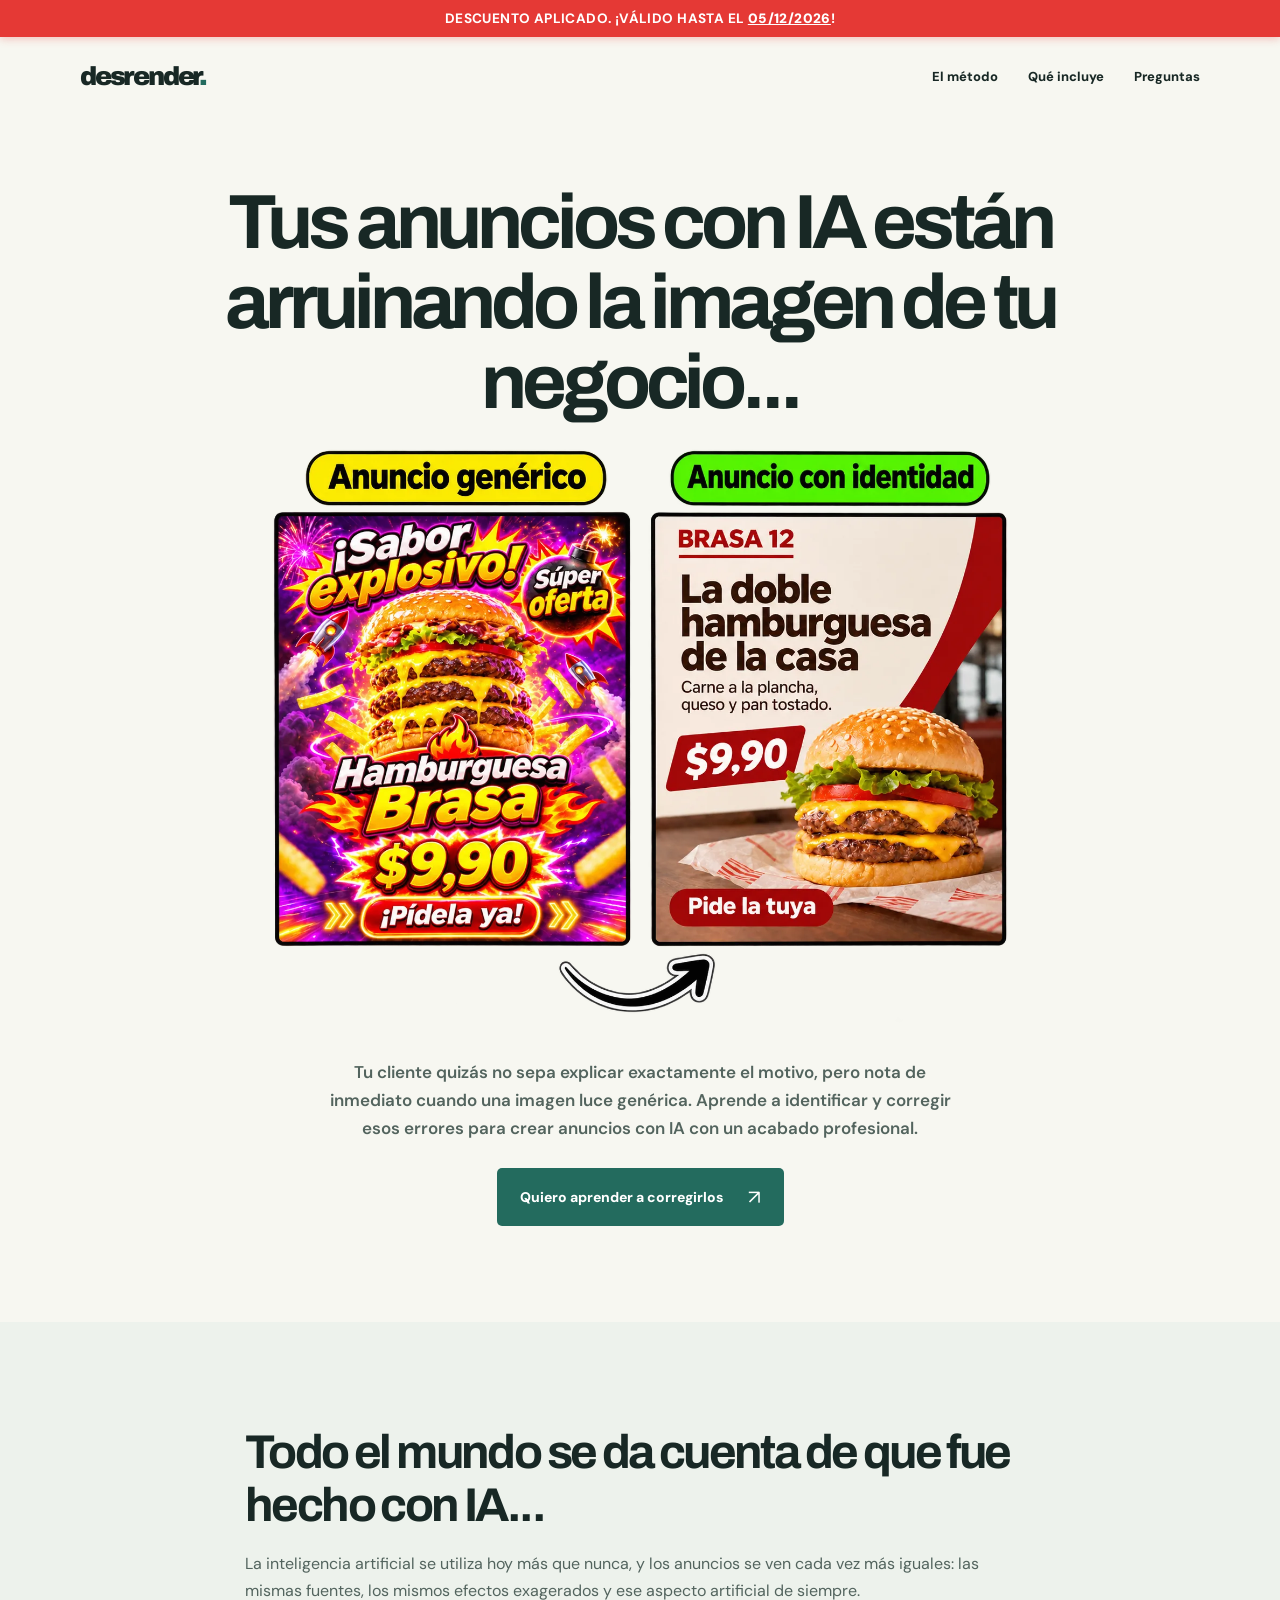
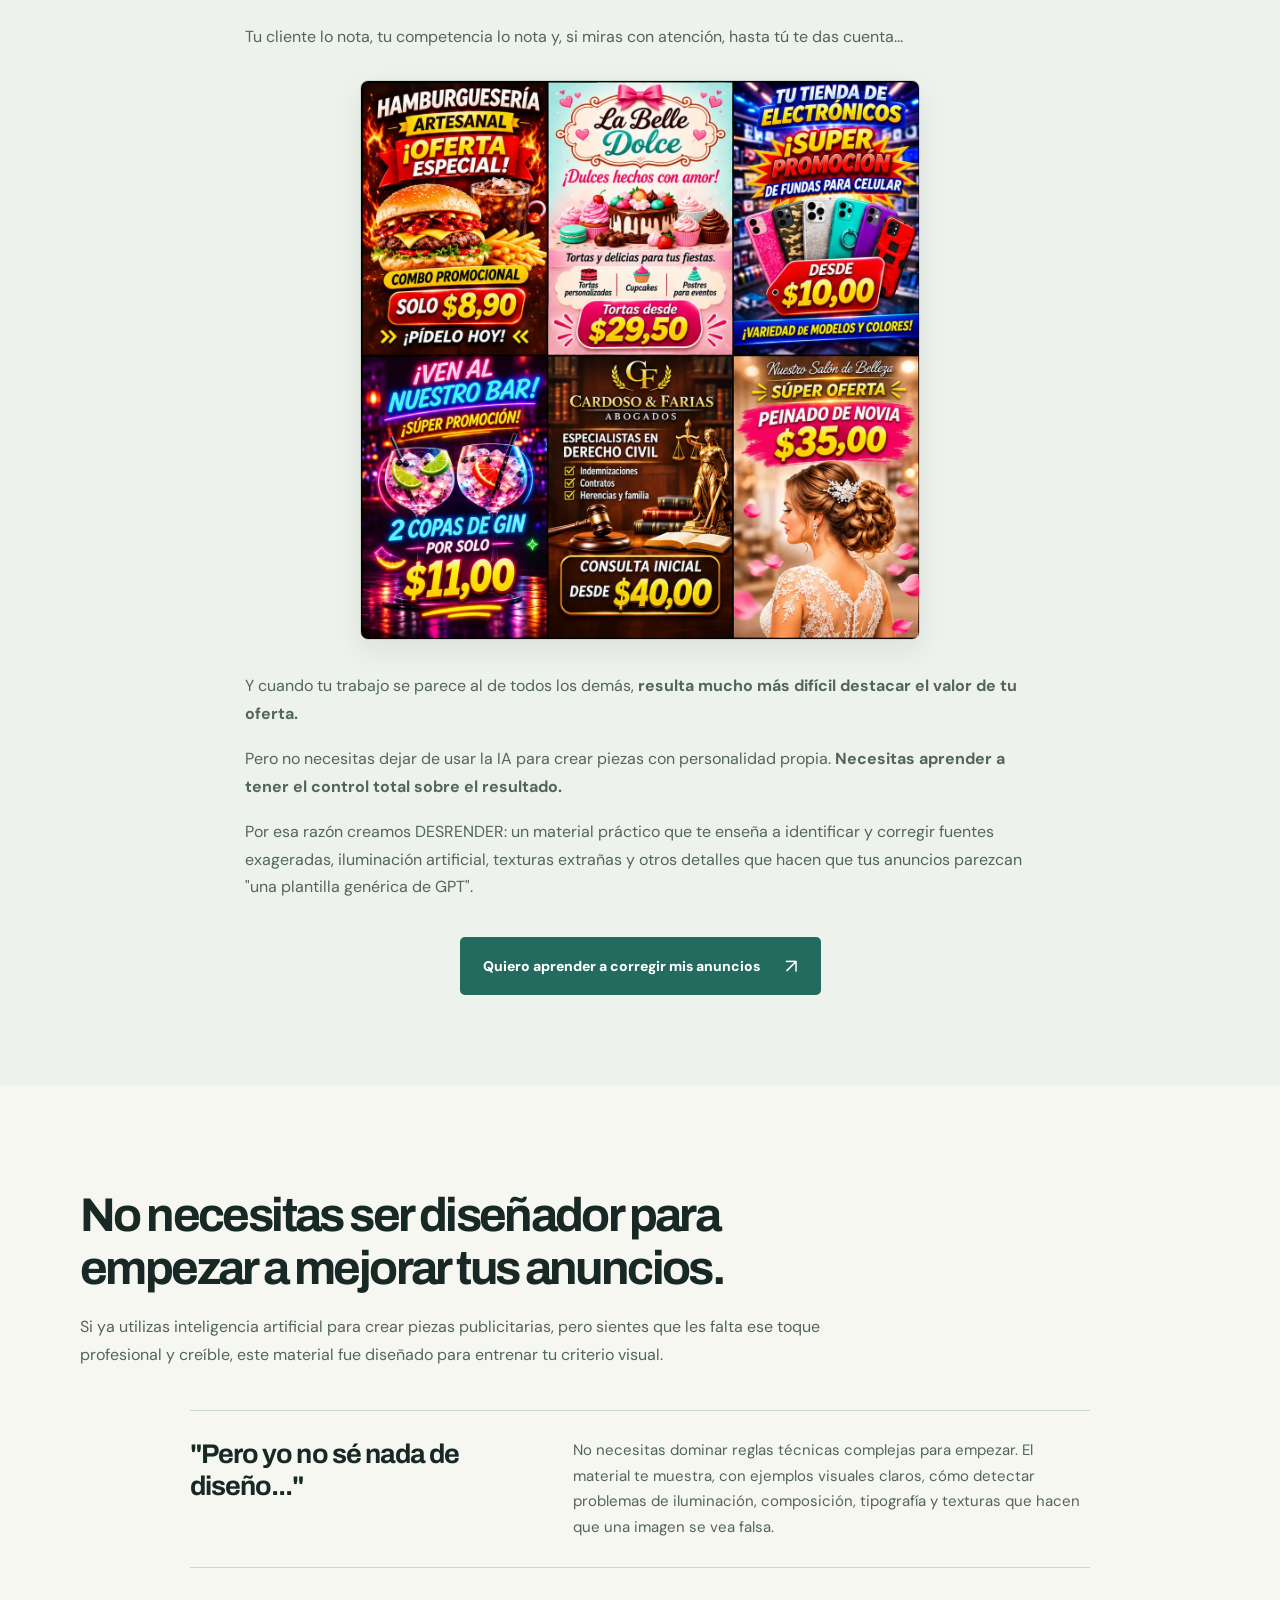
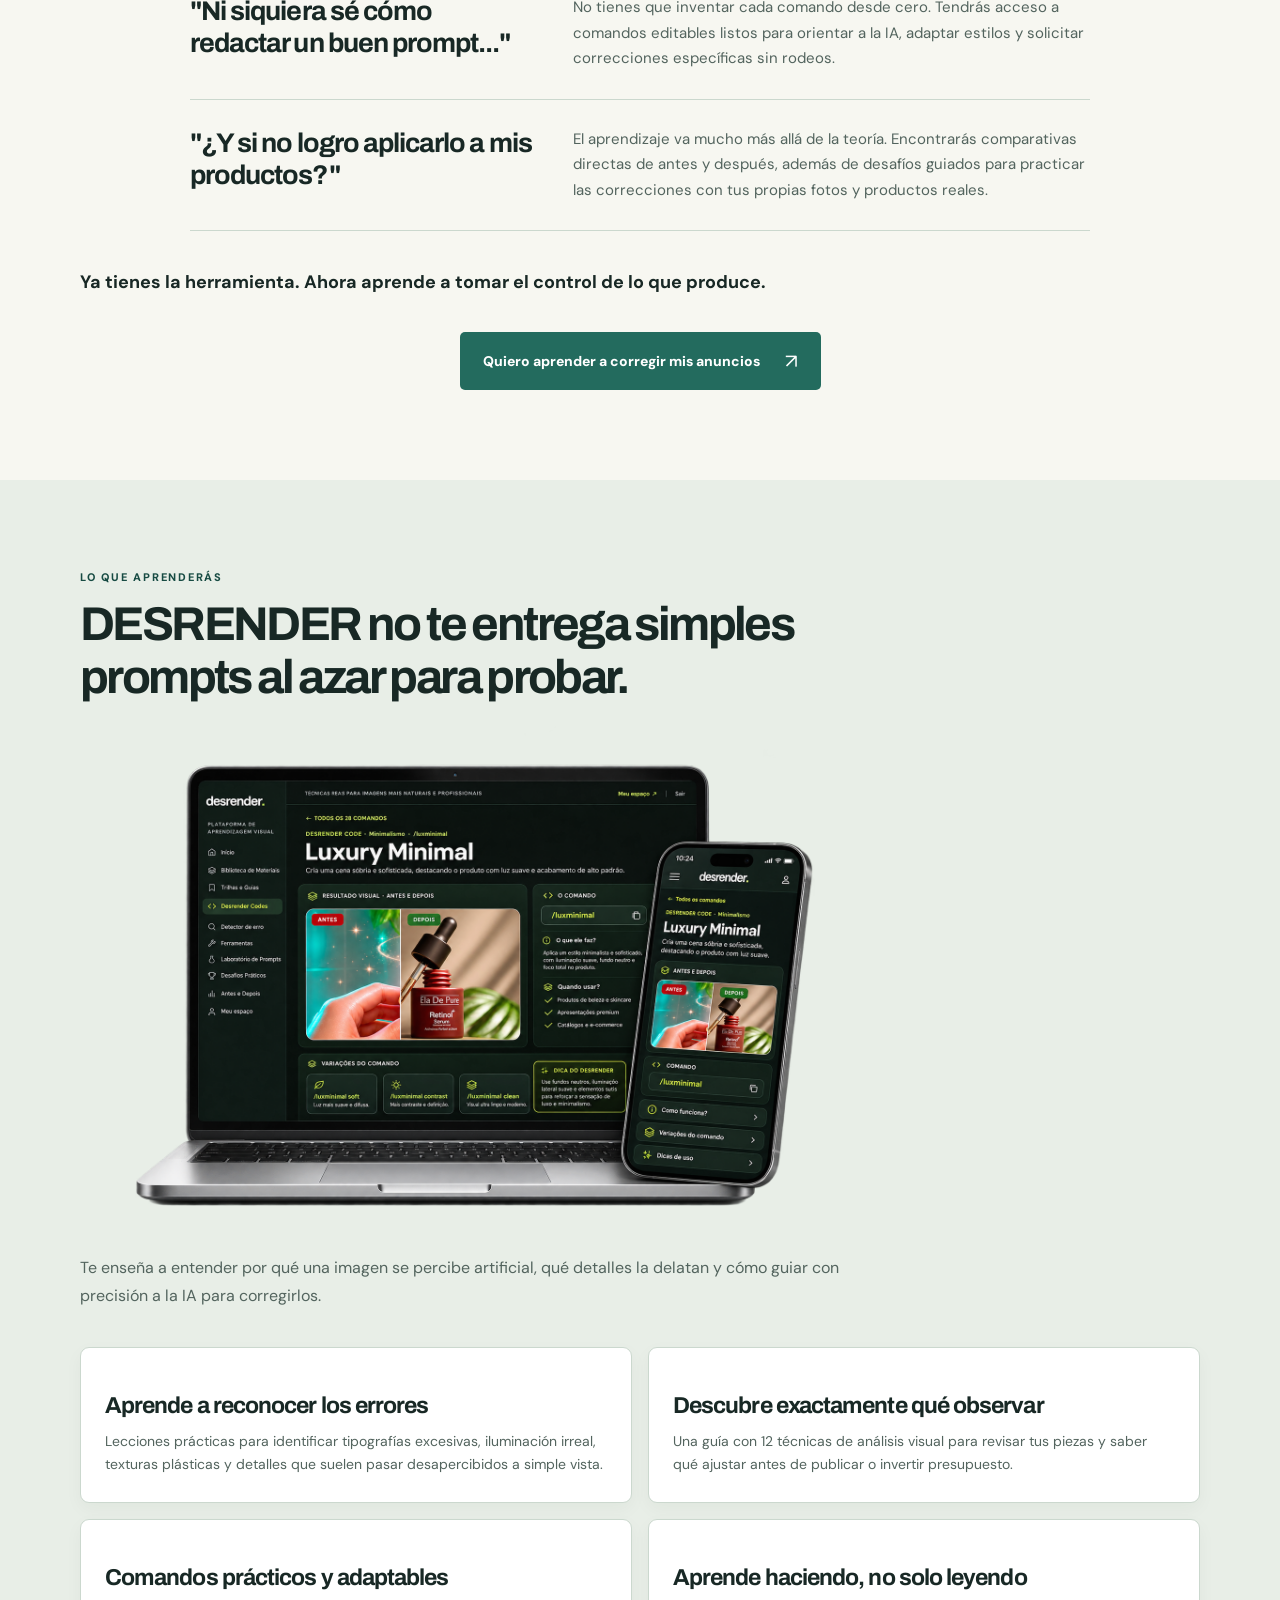
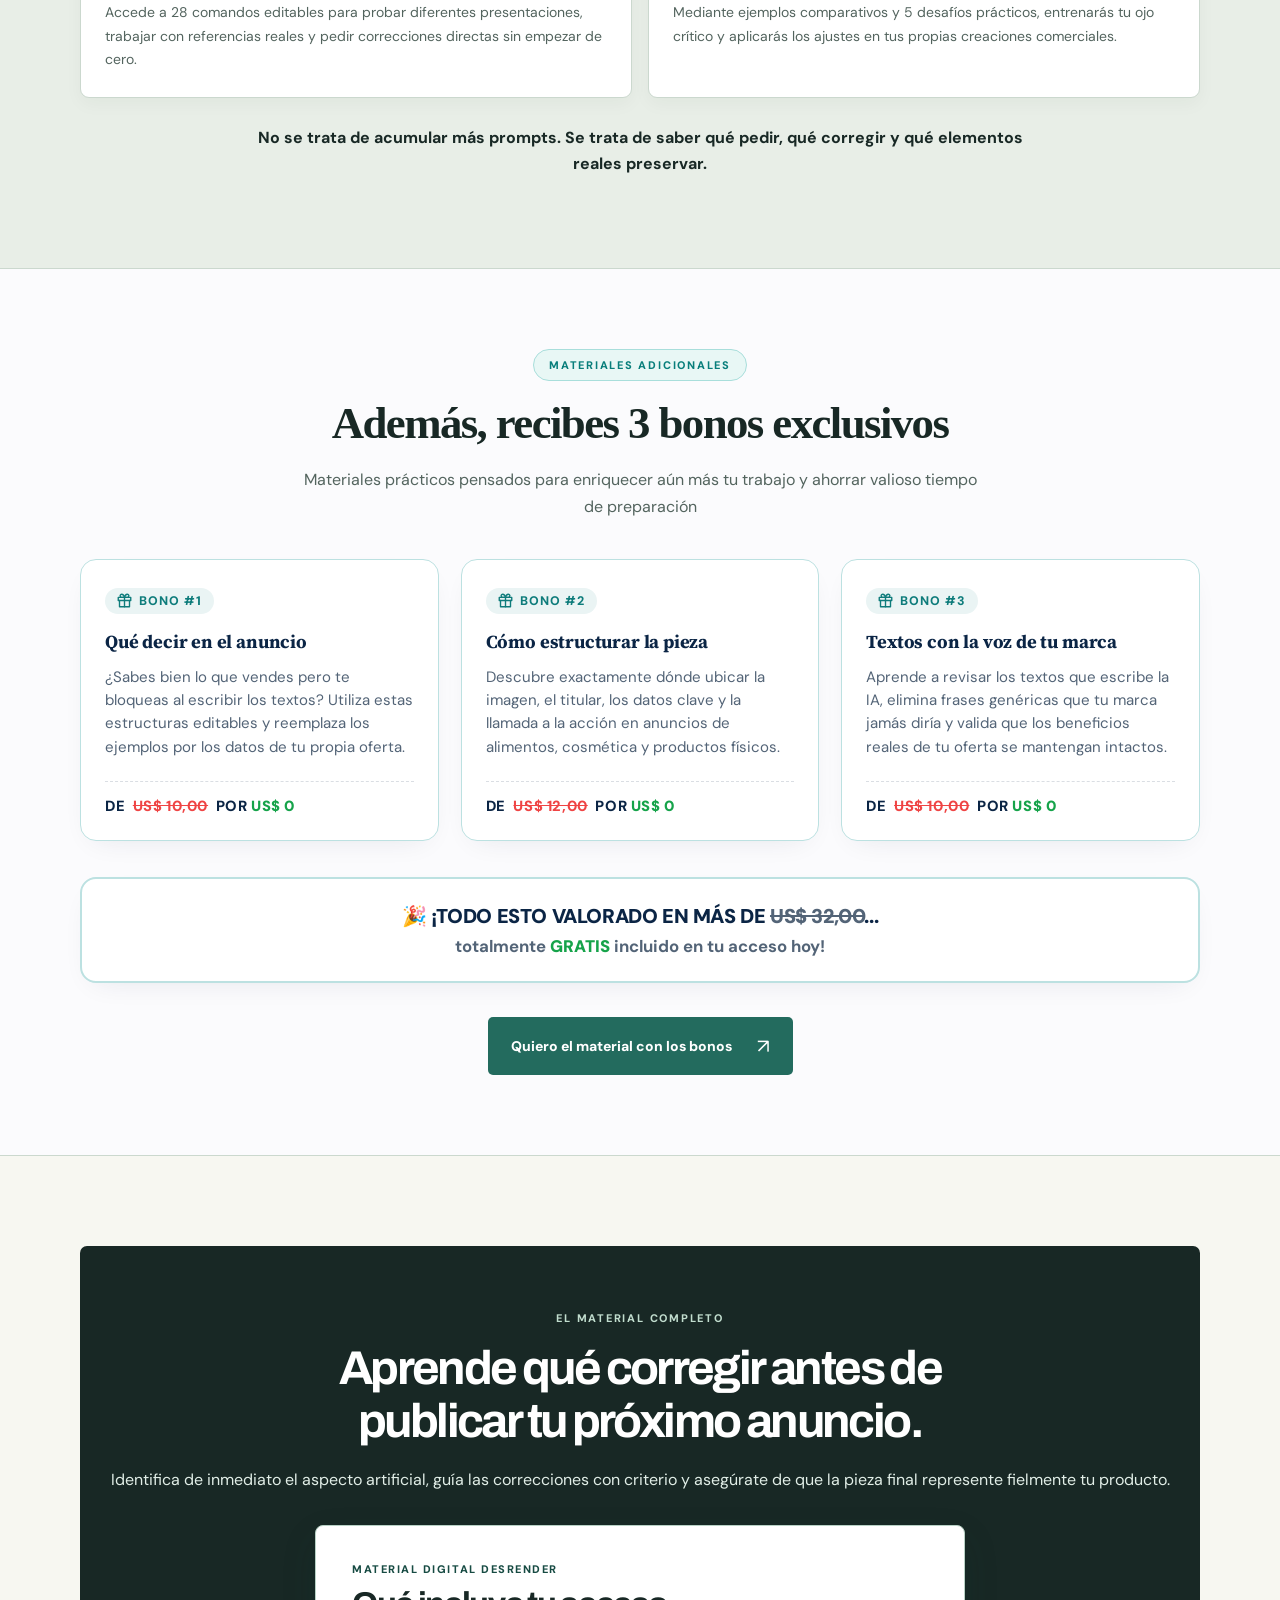
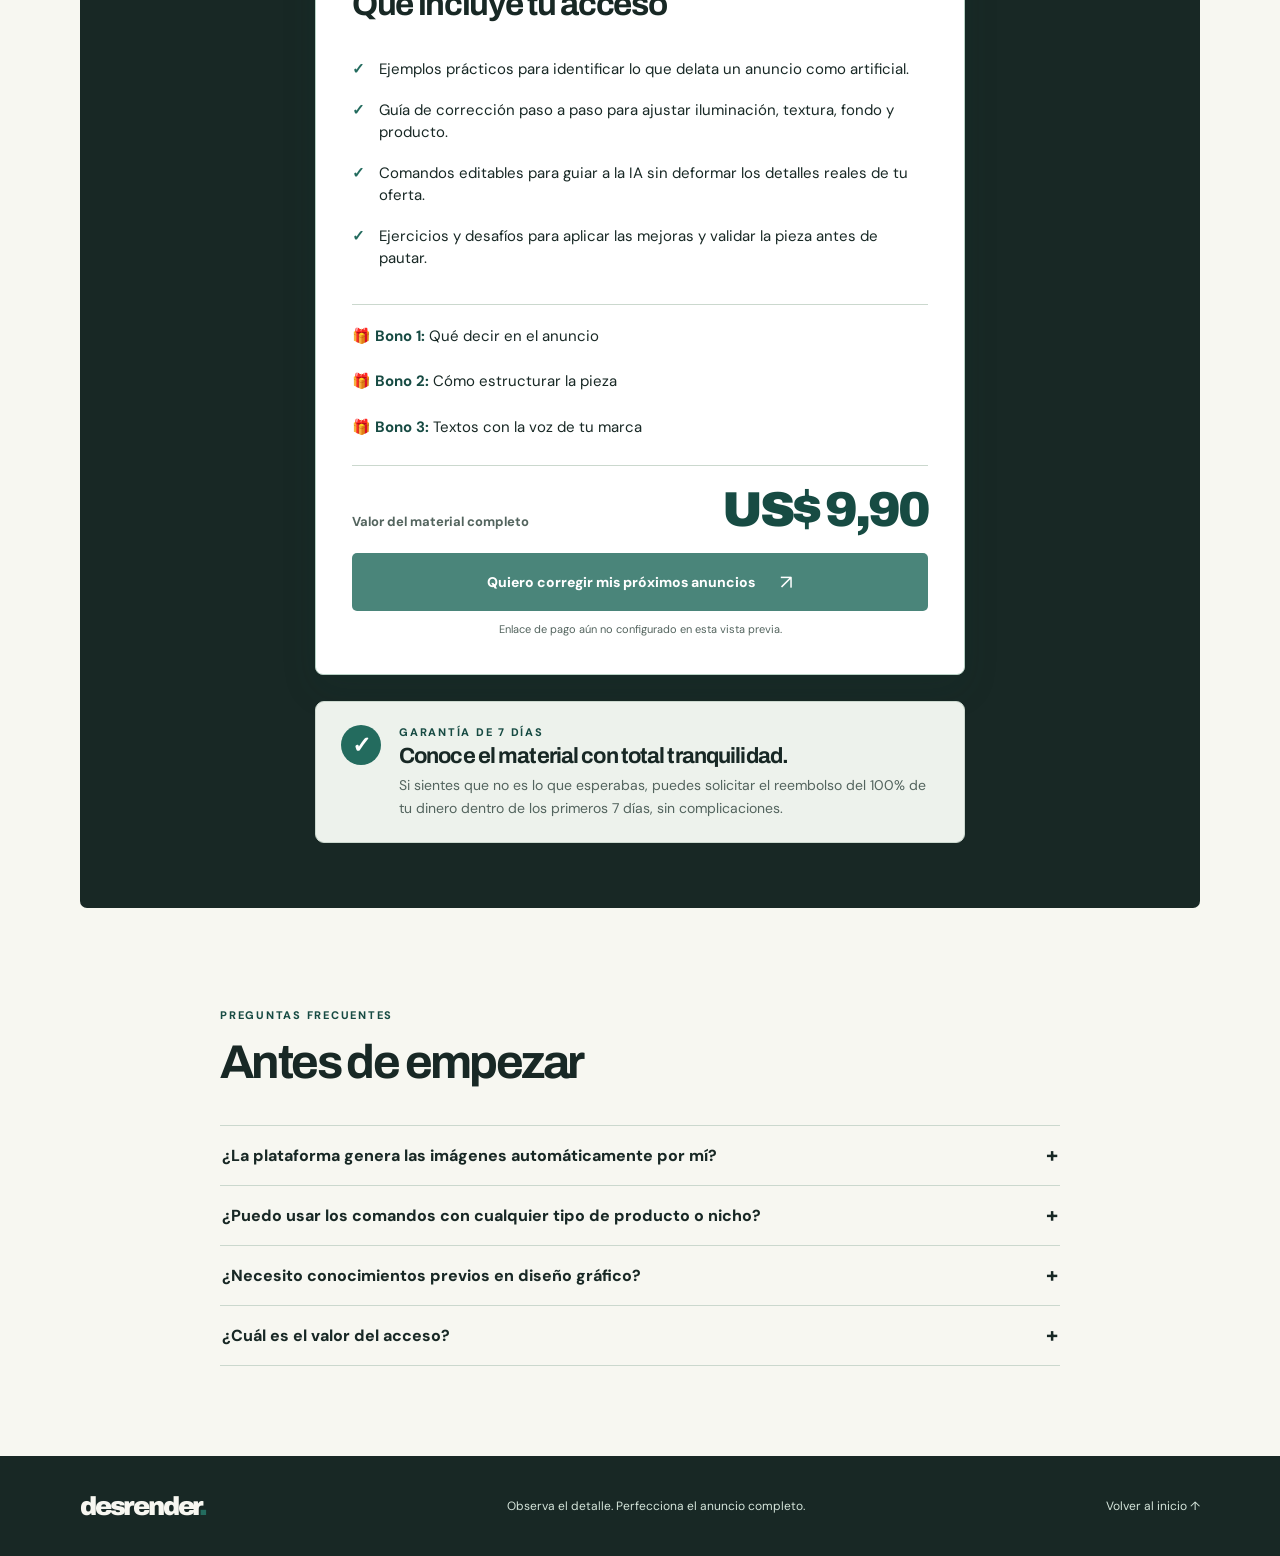
==== index.html @ e99d7fcd "Add files via upload" ====
<!DOCTYPE html>

<html lang="es">
<head>
<meta charset="utf-8"/>
<meta content="width=device-width,initial-scale=1" name="viewport"/>
<meta content="#182825" name="theme-color"/>
<meta content="DESRENDER: aprende a identificar y corregir el aspecto artificial de tus anuncios creados con IA mediante lecciones, ejercicios y comandos editables." name="description"/>
<title>DESRENDER — Anuncios con IA con un aspecto más natural</title>
<link href="https://fonts.googleapis.com" rel="preconnect"/>
<link crossorigin="" href="https://fonts.gstatic.com" rel="preconnect"/>
<link href="https://fonts.googleapis.com/css2?family=Archivo:wght@400;500;600;700;800;900&amp;family=DM+Sans:wght@400;500;600;700;800&amp;family=Source+Serif+4:ital,opsz,wght@0,8..60,600;0,8..60,700;1,8..60,600&amp;display=swap" rel="stylesheet"/>
<link href="venta.css" rel="stylesheet"/>
</head>
<body>
<!-- Barra superior de descuento -->
<div class="topbar">
  Descuento Aplicado. ¡Válido hasta el <span id="promo-date"></span>!
</div>

<header class="site-header wrap">
<a aria-label="DESRENDER, inicio" class="brand" href="#inicio">desrender<span>.</span></a>
<nav aria-label="Navegación">
<a href="#conteudo">El método</a><a href="#para-quem">Qué incluye</a><a href="#perguntas">Preguntas</a>
</nav>
</header>
<main id="inicio">
<section aria-labelledby="hero-title" class="hero wrap">
<div class="hero-copy">
<h1 id="hero-title">
            Tus anuncios con IA están arruinando la imagen de tu negocio...
            <br/>
</h1>

</div>
<div class="hero-mockup-wrap">
<img alt="Mockup comparativo de anuncio genérico vs profesional con IA" class="hero-mockup-img" src="assets/cases/mockup.webp"/>
</div>
<div class="hero-after">
<p class="hero-subheadline">Tu cliente quizás no sepa explicar exactamente el motivo, pero nota de inmediato cuando una imagen luce genérica. Aprende a identificar y corregir esos errores para crear anuncios con IA con un acabado profesional.</p>
<div class="hero-actions"><a class="button" href="#conteudo">Quiero aprender a corregirlos <span>↗</span></a></div>
</div>
</section>
<section class="comparison-explain section" id="exemplo">
<div class="wrap">
<div class="section-head">
<h2>Todo el mundo se da cuenta de que fue hecho con IA...</h2>
<p>La inteligencia artificial se utiliza hoy más que nunca, y los anuncios se ven cada vez más iguales: las mismas fuentes, los mismos efectos exagerados y ese aspecto artificial de siempre.</p>
<p>Tu cliente lo nota, tu competencia lo nota y, si miras con atención, hasta tú te das cuenta...</p>
<div class="case-example-media"><img alt="Ejemplo comparativo de anuncios creados con IA vs anuncios con aspecto profesional" class="case-example-img" src="assets/cases/example.webp"/></div>
<p>Y cuando tu trabajo se parece al de todos los demás, <strong>resulta mucho más difícil destacar el valor de tu oferta.</strong></p>
<p>Pero no necesitas dejar de usar la IA para crear piezas con personalidad propia. <strong>Necesitas aprender a tener el control total sobre el resultado.</strong></p>
<p>Por esa razón creamos DESRENDER: un material práctico que te enseña a identificar y corregir fuentes exageradas, iluminación artificial, texturas extrañas y otros detalles que hacen que tus anuncios parezcan "una plantilla genérica de GPT".</p>
</div>
<div class="section-cta"><a class="button" href="#acesso">Quiero aprender a corregir mis anuncios <span>↗</span></a></div>
</div>
</section>






<section class="section wrap" id="conteudo">
<div class="section-head">
<h2>No necesitas ser diseñador para empezar a mejorar tus anuncios.</h2>
<p>Si ya utilizas inteligencia artificial para crear piezas publicitarias, pero sientes que les falta ese toque profesional y creíble, este material fue diseñado para entrenar tu criterio visual.</p>
</div>
<div class="material-list">
<article class="material-row">
<h3>"Pero yo no sé nada de diseño..."</h3>
<p>No necesitas dominar reglas técnicas complejas para empezar. El material te muestra, con ejemplos visuales claros, cómo detectar problemas de iluminación, composición, tipografía y texturas que hacen que una imagen se vea falsa.</p>
</article>
<article class="material-row">
<h3>"Ni siquiera sé cómo redactar un buen prompt..."</h3>
<p>No tienes que inventar cada comando desde cero. Tendrás acceso a comandos editables listos para orientar a la IA, adaptar estilos y solicitar correcciones específicas sin rodeos.</p>
</article>
<article class="material-row">
<h3>"¿Y si no logro aplicarlo a mis productos?"</h3>
<p>El aprendizaje va mucho más allá de la teoría. Encontrarás comparativas directas de antes y después, además de desafíos guiados para practicar las correcciones con tus propias fotos y productos reales.</p>
</article>
</div>
<div class="section-head" style="margin-top: 36px; margin-bottom: 0;">
<p style="font-weight: 700; color: var(--ink); font-size: 18px;">Ya tienes la herramienta. Ahora aprende a tomar el control de lo que produce.</p>
</div>
<div class="section-cta"><a class="button" href="#acesso">Quiero aprender a corregir mis anuncios <span>↗</span></a></div>
</section>




<section class="fit section" id="para-quem">
<div class="wrap">
<div class="section-head"><span class="eyebrow">LO QUE APRENDERÁS</span><h2>DESRENDER no te entrega simples prompts al azar para probar.</h2><img alt="Vista previa del material DESRENDER en laptop y celular" class="audience-preview" height="1086" loading="lazy" src="inner.png" width="1448"/><p>Te enseña a entender por qué una imagen se percibe artificial, qué detalles la delatan y cómo guiar con precisión a la IA para corregirlos.</p></div>
<div class="audience-grid" style="grid-template-columns: repeat(2, minmax(0, 1fr));">
<article class="audience-card"><h3>Aprende a reconocer los errores</h3><p>Lecciones prácticas para identificar tipografías excesivas, iluminación irreal, texturas plásticas y detalles que suelen pasar desapercibidos a simple vista.</p></article>
<article class="audience-card"><h3>Descubre exactamente qué observar</h3><p>Una guía con 12 técnicas de análisis visual para revisar tus piezas y saber qué ajustar antes de publicar o invertir presupuesto.</p></article>
<article class="audience-card"><h3>Comandos prácticos y adaptables</h3><p>Accede a 28 comandos editables para probar diferentes presentaciones, trabajar con referencias reales y pedir correcciones directas sin empezar de cero.</p></article>
<article class="audience-card"><h3>Aprende haciendo, no solo leyendo</h3><p>Mediante ejemplos comparativos y 5 desafíos prácticos, entrenarás tu ojo crítico y aplicarás los ajustes en tus propias creaciones comerciales.</p></article>
</div>
<p class="audience-note" style="font-weight: 700; color: var(--ink); font-size: 16px;">No se trata de acumular más prompts. Se trata de saber qué pedir, qué corregir y qué elementos reales preservar.</p>
</div>
</section>


<section class="section bonuses-section" id="bonus">
<div class="wrap">
<div class="section-head"><span class="eyebrow bonus-eyebrow">MATERIALES ADICIONALES</span><h2>Además, recibes 3 bonos exclusivos</h2><p>Materiales prácticos pensados para enriquecer aún más tu trabajo y ahorrar valioso tiempo de preparación</p></div>
<div class="bonus-grid">
<article class="bonus-card">
<span class="bonus-tag">
<svg aria-hidden="true" fill="none" height="16" stroke="currentColor" stroke-linecap="round" stroke-linejoin="round" stroke-width="2.2" viewBox="0 0 24 24" width="16">
<polyline points="20 12 20 22 4 22 4 12"></polyline>
<rect height="5" width="20" x="2" y="7"></rect>
<line x1="12" x2="12" y1="22" y2="7"></line>
<path d="M12 7H7.5a2.5 2.5 0 0 1 0-5C11 2 12 7 12 7z"></path>
<path d="M12 7h4.5a2.5 2.5 0 0 0 0-5C13 2 12 7 12 7z"></path>
</svg>
Bono #1
</span>
<h3>Qué decir en el anuncio</h3>
<p>¿Sabes bien lo que vendes pero te bloqueas al escribir los textos? Utiliza estas estructuras editables y reemplaza los ejemplos por los datos de tu propia oferta.</p>
<div class="bonus-price-tag">
De <span class="old-bonus-price">US$ 10,00</span> por <span class="free-bonus-price">US$ 0</span>
</div>
</article>

<article class="bonus-card">
<span class="bonus-tag">
<svg aria-hidden="true" fill="none" height="16" stroke="currentColor" stroke-linecap="round" stroke-linejoin="round" stroke-width="2.2" viewBox="0 0 24 24" width="16">
<polyline points="20 12 20 22 4 22 4 12"></polyline>
<rect height="5" width="20" x="2" y="7"></rect>
<line x1="12" x2="12" y1="22" y2="7"></line>
<path d="M12 7H7.5a2.5 2.5 0 0 1 0-5C11 2 12 7 12 7z"></path>
<path d="M12 7h4.5a2.5 2.5 0 0 0 0-5C13 2 12 7 12 7z"></path>
</svg>
Bono #2
</span>
<h3>Cómo estructurar la pieza</h3>
<p>Descubre exactamente dónde ubicar la imagen, el titular, los datos clave y la llamada a la acción en anuncios de alimentos, cosmética y productos físicos.</p>
<div class="bonus-price-tag">
De <span class="old-bonus-price">US$ 12,00</span> por <span class="free-bonus-price">US$ 0</span>
</div>
</article>

<article class="bonus-card">
<span class="bonus-tag">
<svg aria-hidden="true" fill="none" height="16" stroke="currentColor" stroke-linecap="round" stroke-linejoin="round" stroke-width="2.2" viewBox="0 0 24 24" width="16">
<polyline points="20 12 20 22 4 22 4 12"></polyline>
<rect height="5" width="20" x="2" y="7"></rect>
<line x1="12" x2="12" y1="22" y2="7"></line>
<path d="M12 7H7.5a2.5 2.5 0 0 1 0-5C11 2 12 7 12 7z"></path>
<path d="M12 7h4.5a2.5 2.5 0 0 0 0-5C13 2 12 7 12 7z"></path>
</svg>
Bono #3
</span>
<h3>Textos con la voz de tu marca</h3>
<p>Aprende a revisar los textos que escribe la IA, elimina frases genéricas que tu marca jamás diría y valida que los beneficios reales de tu oferta se mantengan intactos.</p>
<div class="bonus-price-tag">
De <span class="old-bonus-price">US$ 10,00</span> por <span class="free-bonus-price">US$ 0</span>
</div>
</article>
</div>
<div class="bonus-total-banner">
<p class="bonus-total-title">
🎉 ¡Todo esto valorado en más de <span class="bonus-total-strike">US$ 32,00</span>...
</p>
<p class="bonus-total-sub">
totalmente <span class="bonus-total-free">GRATIS</span> incluido en tu acceso hoy!
</p>
</div>
<div class="section-cta"><a class="button" href="#acesso">Quiero el material con los bonos <span>↗</span></a></div>
</div>
</section>
<section class="section wrap access" id="acesso">
<div class="access-box">
<span class="eyebrow">EL MATERIAL COMPLETO</span>
<h2>Aprende qué corregir antes de publicar tu próximo anuncio.</h2>
<p>Identifica de inmediato el aspecto artificial, guía las correcciones con criterio y asegúrate de que la pieza final represente fielmente tu producto.</p>
<div class="offer-card">
<span class="offer-card-kicker">MATERIAL DIGITAL DESRENDER</span>
<h3>Qué incluye tu acceso</h3>
<ul class="offer-includes">
<li>Ejemplos prácticos para identificar lo que delata un anuncio como artificial.</li>
<li>Guía de corrección paso a paso para ajustar iluminación, textura, fondo y producto.</li>
<li>Comandos editables para guiar a la IA sin deformar los detalles reales de tu oferta.</li>
<li>Ejercicios y desafíos para aplicar las mejoras y validar la pieza antes de pautar.</li>
</ul>
<ul aria-label="Bonos incluidos" class="offer-bonus-list">
<li>🎁 <strong>Bono 1:</strong> Qué decir en el anuncio</li>
<li>🎁 <strong>Bono 2:</strong> Cómo estructurar la pieza</li>
<li>🎁 <strong>Bono 3:</strong> Textos con la voz de tu marca</li>
</ul>
<div class="offer-price"><span>Valor del material completo</span><strong>US$ 9,90</strong></div>
<button aria-describedby="checkout-pending" class="button offer-button" disabled="" type="button">Quiero corregir mis próximos anuncios <span>↗</span></button>
<small id="checkout-pending">Enlace de pago aún no configurado en esta vista previa.</small>
</div>
<div class="guarantee-box"><span aria-hidden="true" class="guarantee-symbol">✓</span><div><span class="eyebrow">GARANTÍA DE 7 DÍAS</span><h3>Conoce el material con total tranquilidad.</h3><p>Si sientes que no es lo que esperabas, puedes solicitar el reembolso del 100% de tu dinero dentro de los primeros 7 días, sin complicaciones.</p></div></div>
</div>
</section>
<section class="section wrap faq" id="perguntas">
<div class="section-head"><span class="eyebrow">PREGUNTAS FRECUENTES</span><h2>Antes de empezar</h2></div>
<details><summary>¿La plataforma genera las imágenes automáticamente por mí?</summary><p>No. Este es un curso práctico enfocado en el criterio visual, la detección de errores y la corrección estratégica de piezas publicitarias. Para generar o editar imágenes, utilizarás la herramienta de IA de tu preferencia (Midjourney, DALL-E, etc.).</p></details>
<details><summary>¿Puedo usar los comandos con cualquier tipo de producto o nicho?</summary><p>Sí. Los comandos son completamente editables. Podrás adaptar cada instrucción a tus fotos reales y comprobar que la herramienta conserve la forma, los colores, el empaque y los detalles originales de tu producto.</p></details>
<details><summary>¿Necesito conocimientos previos en diseño gráfico?</summary><p>No necesitas experiencia previa. Las lecciones se enfocan en entrenar tu ojo con señales visuales claras y ejercicios prácticos de observación. Para montar textos y llamadas a la acción finales, puedes usar cualquier editor sencillo como Canva.</p></details>
<details><summary>¿Cuál es el valor del acceso?</summary><p>El precio promocional presentado en esta página es de solo US$ 9,90. El enlace de pago se habilitará formalmente en el lanzamiento.</p></details>
</section>
</main>
<footer>
<div class="wrap footer-inner">
<a class="brand" href="#inicio">desrender<span>.</span></a>
<p>Observa el detalle. Perfecciona el anuncio completo.</p>
<a href="#inicio">Volver al inicio ↑</a>
</div>
</footer>
<script defer="" src="venta.js"></script>
</body>
</html>
---- venta.css ----
:root{--paper:#f7f7f1;--canvas:#edf2ec;--soft:#e8eee7;--ink:#182825;--muted:#53645e;--accent:#236b5e;--accent-dark:#174b43;--line:#cbd8ce;--white:#ffffff}*{box-sizing:border-box}html{scroll-behavior:smooth}body{margin:0;background:var(--paper);color:var(--ink);font-family:'DM Sans',Arial,sans-serif}a{color:inherit}img{display:block;max-width:100%}.wrap{width:min(1120px,calc(100% - 48px));margin-inline:auto}.site-header{min-height:78px;display:flex;align-items:center;justify-content:space-between;gap:24px}.brand{font-family:Archivo,Arial,sans-serif;font-size:26px;font-weight:900;letter-spacing:-.085em;text-decoration:none}.brand span{color:var(--accent)}.site-header nav{display:flex;gap:30px}.site-header nav a,.header-link{font-size:13px;font-weight:800;text-decoration:none}.site-header nav a:hover,.header-link:hover,.text-link:hover{text-decoration:underline;text-underline-offset:3px}.header-link{border:1px solid var(--line);border-radius:100px;padding:11px 16px}.eyebrow{display:block;font-size:11px;font-weight:800;letter-spacing:.16em;color:var(--accent-dark)}h1,h2,h3{font-family:Archivo,Arial,sans-serif}.hero{display:flex;flex-direction:column;align-items:center;text-align:center;padding-block:48px 96px}.hero-copy{max-width:990px}.hero h1{font-size:clamp(43px,6vw,82px);line-height:1.04;letter-spacing:-.067em;margin:20px 0 20px}.hero h1 em{font-style:normal;color:var(--accent)}.compare-shell{width:min(100%,430px);background:var(--white);padding:14px;border:1px solid var(--line);box-shadow:12px 12px 0 #dce7dc}.compare-heading,.compare-labels{display:flex;justify-content:space-between;gap:12px;font-size:10px;letter-spacing:.11em;font-weight:800;color:var(--accent-dark);padding:5px 3px 12px}.compare-labels{padding:13px 3px 3px;color:var(--ink)}
.ad-transform {
  position: relative;
  width: 100%;
  aspect-ratio: 4/5;
  overflow: hidden;
  isolation: isolate;
  cursor: pointer;
  border-radius: 3px;
  background: #0d0f0e;
}
.ad-version {
  position: absolute;
  inset: 0;
  overflow: hidden;
  transition: opacity 0.85s cubic-bezier(0.4, 0, 0.2, 1), transform 0.85s cubic-bezier(0.4, 0, 0.2, 1), filter 0.85s cubic-bezier(0.4, 0, 0.2, 1);
  will-change: opacity, transform, filter;
}
.ad-version img {
  position: absolute;
  inset: 0;
  width: 100%;
  height: 100%;
  object-fit: fill;
  display: block;
}
.ad-version--generic {
  z-index: 2;
  opacity: 1;
  transform: scale(1);
  filter: blur(0px);
}
.ad-version--specific {
  z-index: 1;
  opacity: 0;
  transform: scale(1.03);
  filter: blur(4px);
}
.ad-transform.is-transformed .ad-version--generic {
  opacity: 0;
  transform: scale(0.97);
  filter: blur(4px);
  pointer-events: none;
}
.ad-transform.is-transformed .ad-version--specific {
  opacity: 1;
  transform: scale(1);
  filter: blur(0px);
  z-index: 3;
}
.transform-scan {
  position: absolute;
  inset: -100% 0 auto 0;
  height: 80%;
  background: linear-gradient(180deg, transparent 0%, rgba(255,255,255,0.25) 50%, rgba(234, 160, 82, 0.4) 100%);
  z-index: 5;
  pointer-events: none;
  opacity: 0;
  transform: translateY(0);
}
.ad-transform.is-transformed .transform-scan {
  animation: scan-wave 0.85s ease-out forwards;
}
@keyframes scan-wave {
  0% { transform: translateY(0); opacity: 0.8; }
  100% { transform: translateY(280%); opacity: 0; }
}
.compare-mode-badge {
  display: inline-block;
  transition: color 0.3s ease;
}
.compare-mode-badge.is-natural {
  color: #1e7040;
}
.compare-controls {
  display: flex;
  align-items: center;
  justify-content: space-between;
  padding: 12px 3px 2px;
}
.compare-toggle-btn {
  background: var(--soft);
  border: 1px solid var(--line);
  color: var(--ink);
  font-family: inherit;
  font-size: 11px;
  font-weight: 700;
  padding: 6px 14px;
  border-radius: 4px;
  cursor: pointer;
  display: inline-flex;
  align-items: center;
  gap: 7px;
  transition: all 0.2s ease;
}
.compare-toggle-btn:hover {
  background: var(--paper);
  border-color: var(--accent);
  color: var(--accent-dark);
}
.compare-toggle-btn .toggle-icon {
  font-size: 14px;
  font-weight: 900;
  color: var(--accent);
}
.compare-status-indicator {
  display: flex;
  align-items: center;
  gap: 8px;
}
.compare-status-indicator .dot {
  width: 9px;
  height: 9px;
  border-radius: 50%;
  background: #d8c7b8;
  cursor: pointer;
  transition: all 0.25s ease;
}
.compare-status-indicator .dot.active {
  background: var(--accent);
  transform: scale(1.25);
}
.hero-after{max-width:650px;margin-top:30px}.hero-after>p{font-size:17px;line-height:1.65;color:var(--muted);margin:0 auto 14px}.hero-after .hero-lead{font-size:17px;line-height:1.55;color:var(--ink);font-weight:600}.hero-actions{display:flex;align-items:center;justify-content:center;gap:25px;flex-wrap:wrap;margin-top:26px}.button{display:inline-flex;align-items:center;justify-content:center;gap:25px;min-height:56px;background:var(--accent);color:#fff;padding:16px 23px;border-radius:5px;font-size:14px;font-weight:800;text-decoration:none}.button:hover{background:var(--accent-dark)}.button span{font-size:20px;font-weight:400}.text-link{font-size:14px;font-weight:800;text-decoration:none}.hero-after .micro{font-size:12px;color:#8b786e;margin-top:19px}.section{padding-block:90px}.section-head{max-width:790px;margin-bottom:36px}.section-head h2,.split h2,.access h2{font-size:clamp(34px,3.7vw,51px);line-height:1.12;letter-spacing:-.055em;margin:14px 0 0}.section-head p,.copy p,.access p{font-size:16px;line-height:1.72;color:var(--muted);margin:18px 0 0}.comparison-explain{background:var(--canvas)}.comparison-points,.steps{display:grid;grid-template-columns:repeat(3,1fr);gap:16px}.comparison-points article,.steps article{background:var(--white);border:1px solid var(--line);padding:27px;min-height:206px}.comparison-points span,.step-no,.content-card>div>span{font-size:10px;letter-spacing:.12em;font-weight:800;color:var(--accent-dark)}.comparison-points h3,.steps h3{font-size:22px;line-height:1.2;letter-spacing:-.04em;margin:22px 0 10px}.comparison-points p,.steps p,.content-card p{font-size:14px;line-height:1.62;color:var(--muted);margin:0}.case-examples-note{font-size:11px;line-height:1.6;color:#806e65;margin:25px 0 0}.attempts{background:var(--ink);color:var(--paper)}.split{display:grid;grid-template-columns:1fr 1fr;align-items:start;gap:80px}.attempts .eyebrow{color:#f0a973}.attempts .copy p{color:#e4d0c2}.steps article{min-height:250px}.content-grid{display:grid;grid-template-columns:repeat(4,1fr);gap:15px}.content-card{background:var(--white);border:1px solid var(--line)}.content-index{height:145px;background:#e0ebe0;border-bottom:1px solid var(--line);padding:18px;display:flex;flex-direction:column;justify-content:space-between}.content-card:nth-child(2) .content-index{background:#d6e6dd}.content-card:nth-child(3) .content-index{background:#e4ece1}.content-card:nth-child(4) .content-index{background:#dce9df}.content-index span{font:900 58px/1 Archivo,Arial,sans-serif;letter-spacing:-.09em;color:var(--accent-dark)}.content-index i{font-style:normal;font-size:9px;letter-spacing:.1em;font-weight:800;color:#53645e}.content-card>div:not(.content-index){padding:21px}.content-card h3{font-size:20px;line-height:1.2;letter-spacing:-.04em;margin:13px 0}.fit{background:var(--soft)}.access{padding-bottom:45px}.access-box{background:var(--ink);color:#fff;text-align:center;padding:65px 30px;border-radius:7px}.access-box .eyebrow{color:#c1ddce}.access h2{max-width:760px;margin:17px auto}.access p{color:#e1eee7}.access-note{max-width:570px;margin:25px auto;background:#ffffff16;border:1px solid #ffffff45;padding:15px 18px;border-radius:5px;color:#fff4e8;font-size:13px;line-height:1.6}.access-note span{display:block}.access .button{background:var(--paper);color:var(--accent-dark)}.access .button:hover{background:#e1eee7}.faq{max-width:840px;padding-top:55px}.faq details{border-top:1px solid var(--line);padding:19px 2px}.faq details:last-child{border-bottom:1px solid var(--line)}.faq summary{cursor:pointer;font-weight:800;list-style:none;display:flex;justify-content:space-between;gap:20px}.faq summary::after{content:'+';font-size:21px;line-height:1}.faq details[open] summary::after{content:'−'}.faq details p{color:var(--muted);line-height:1.65;max-width:700px;margin:13px 0 0}footer{background:var(--ink);color:var(--paper)}.footer-inner{min-height:100px;display:flex;align-items:center;justify-content:space-between;gap:20px}.footer-inner p,.footer-inner>a:last-child{font-size:12px;color:#d5e5db}.footer-inner>a:last-child{text-decoration:none}@media(max-width:850px){.site-header nav{display:none}.section{padding-block:70px}.split{grid-template-columns:1fr;gap:23px}.content-grid{grid-template-columns:repeat(2,1fr)}}@media(max-width:600px){.wrap{width:min(100% - 32px,1120px)}.site-header{min-height:70px}.header-link{font-size:11px;padding:9px 12px}.hero{padding-top:30px;padding-bottom:70px}.hero h1{font-size:clamp(39px,10vw,53px);margin:17px 0 14px}.compare-shell{width:min(100%,310px);padding:8px;box-shadow:7px 7px 0 #dce7dc}.hero-after{margin-top:31px}.hero-after .hero-lead{font-size:17px}.hero-after>p{font-size:15px}.hero-actions{gap:20px}.section{padding-block:62px}.comparison-points,.steps,.content-grid{grid-template-columns:1fr}.comparison-points article,.steps article{min-height:0;padding:22px}.content-card{display:grid;grid-template-columns:36% 1fr}.content-index{height:100%;min-height:180px}.content-index span{font-size:43px}.content-index i{font-size:8px}.content-card>div:not(.content-index){padding:18px}.access-box{padding:45px 20px}.footer-inner{padding-block:28px;flex-wrap:wrap}.footer-inner p{order:3;width:100%;margin:0}}@media(prefers-reduced-motion:reduce){html{scroll-behavior:auto}}

.hero-subheadline{max-width:760px;margin:0 auto 31px;color:var(--muted);font-size:clamp(17px,1.5vw,20px);line-height:1.58;font-weight:600}@media(max-width:600px){.hero-subheadline{font-size:16px;line-height:1.55;margin-bottom:25px}}

.hero-mockup-wrap {
  width: min(100%, 780px);
  margin: 0 auto;
  background: transparent;
  border: none;
  box-shadow: none;
  padding: 0;
}
.hero-mockup-img {
  width: 100%;
  height: auto;
  display: block;
  border-radius: 0;
  box-shadow: none;
  border: none;
  background: transparent;
}

.case-example-media {
  max-width: min(100%, 780px);
  margin: 28px auto 32px;
}
.case-example-media img {
  width: 100%;
  height: auto;
  display: block;
  border-radius: 8px;
  border: 1px solid var(--line);
  box-shadow: 0 10px 30px rgba(43, 26, 21, 0.08);
}

/* Oferta única: conteúdo confirmado e preço informado pelo usuário. */
.offer-card{width:min(100%,570px);margin:32px auto 0;padding:32px;background:var(--white);border:1px solid #b8d1c5;border-radius:8px;color:var(--ink);text-align:left;box-shadow:0 14px 35px #123b3322}
.offer-card-kicker{display:block;color:var(--accent-dark);font-size:11px;font-weight:800;letter-spacing:.14em}
.offer-card h3{margin:10px 0 22px;font-size:clamp(25px,2.6vw,33px);line-height:1.15;letter-spacing:-.04em}
.offer-card ul{list-style:none;padding:0;margin:0 0 24px;display:grid;gap:13px}
.offer-card li{position:relative;padding-left:27px;font-size:15px;line-height:1.4}
.offer-card li::before{content:'✓';position:absolute;left:0;color:var(--accent);font-weight:900}
.offer-price{display:flex;justify-content:space-between;align-items:baseline;gap:12px;padding:19px 0;border-top:1px solid var(--line)}
.offer-price span{font-size:13px;color:var(--muted);font-weight:700}
.offer-price strong{font:900 clamp(37px,4vw,49px)/1 Archivo,Arial,sans-serif;color:var(--accent-dark);letter-spacing:-.06em;white-space:nowrap}
.access-box .offer-button{width:100%;background:var(--accent);color:#fff;border:0;font-family:inherit;cursor:pointer}
.access-box .offer-button:disabled{opacity:.82;cursor:not-allowed}
.offer-card small{display:block;margin-top:11px;text-align:center;color:var(--muted);font-size:11px;line-height:1.45}
.access-box .buyer-access{margin:22px 0 0;color:#fff;font-size:14px}
.buyer-access a{font-weight:800;text-underline-offset:3px}
@media(max-width:600px){.offer-card{padding:23px 20px}.offer-card li{font-size:14px}.offer-price{align-items:flex-start;flex-direction:column;gap:6px}}

/* Conteúdo do curso em linhas editoriais, sem cartões numerados. */
.material-list{width:min(100%,900px);margin:42px auto 0;border-top:1px solid var(--line)}
.material-row{display:grid;grid-template-columns:minmax(210px,0.8fr) minmax(0,1.2fr);gap:38px;align-items:start;padding:27px 0;border-bottom:1px solid var(--line)}
.material-row h3{margin:0;font-size:clamp(20px,2.2vw,27px);line-height:1.2;letter-spacing:-.035em}
.material-row p{margin:0;color:var(--muted);font-size:15px;line-height:1.7}
@media(max-width:600px){.material-list{margin-top:31px}.material-row{grid-template-columns:1fr;gap:8px;padding:22px 0}.material-row p{font-size:14px}}

/* CTA de navegação e estados de foco na nova paleta. */
.header-link{background:var(--ink);border-color:var(--ink);color:#fff;white-space:nowrap}
.header-link:hover{background:var(--accent-dark);text-decoration:none}
a:focus-visible,button:focus-visible,summary:focus-visible{outline:3px solid #8cc6aa;outline-offset:3px}
@media(max-width:600px){.site-header{gap:10px}.brand{font-size:23px}.header-link{max-width:56%;white-space:normal;text-align:center;line-height:1.2}}

/* Identificação do público e composição da oferta. */
.audience-grid{display:grid;grid-template-columns:repeat(3,minmax(0,1fr));gap:16px;margin-top:38px}
.audience-card{background:var(--white);border:1px solid var(--line);border-radius:9px;padding:26px 24px;box-shadow:0 6px 18px #1828250a}
.audience-card>span{font-size:10px;font-weight:800;letter-spacing:.13em;color:var(--accent-dark)}
.audience-card h3{font-size:23px;line-height:1.2;letter-spacing:-.04em;margin:18px 0 10px}
.audience-card p{font-size:14px;line-height:1.65;color:var(--muted);margin:0}
.audience-note{max-width:800px;margin:27px auto 0;color:var(--muted);font-size:14px;line-height:1.65;text-align:center}
.audience-preview{display:block;width:min(100%,680px);height:auto;margin:22px auto 12px}
.offer-card{width:min(100%,650px);padding:36px}
.offer-card h3{margin-bottom:25px}
.offer-includes{gap:0!important;margin-bottom:24px!important}
.offer-includes li{display:flex;flex-direction:column;gap:3px;padding:13px 0 13px 29px;border-bottom:1px solid var(--line)}
.offer-includes li:first-child{padding-top:0}
.offer-includes li::before{top:15px}
.offer-includes li:first-child::before{top:2px}
.offer-includes li strong{font-size:15px}
.offer-includes li span{font-size:13px;color:var(--muted);line-height:1.5}
.offer-bonuses{background:var(--canvas);border:1px solid var(--line);border-radius:8px;padding:22px 23px;margin:0 0 23px}
.offer-bonuses-label{font-size:10px;font-weight:800;letter-spacing:.14em;color:var(--accent-dark)}
.offer-bonuses h4{font-family:Archivo,Arial,sans-serif;font-size:22px;letter-spacing:-.04em;margin:7px 0 17px}
.bonus-item{display:flex;gap:13px;padding:13px 0;border-top:1px solid var(--line)}
.bonus-item>span{flex:none;display:grid;place-items:center;width:24px;height:24px;border-radius:50%;background:var(--accent);color:#fff;font-weight:800}
.bonus-item strong{font-size:14px}
.bonus-item p{color:var(--muted);font-size:13px;line-height:1.5;margin:3px 0 0}
@media(max-width:850px){.audience-grid{grid-template-columns:1fr}}
@media(max-width:600px){.audience-grid{gap:12px;margin-top:27px}.audience-card{padding:22px}.audience-card h3{margin-top:10px}.offer-card{padding:24px 20px}.offer-bonuses{padding:19px 17px}.offer-includes li{padding-right:0}}

/* Lista compacta da oferta: um visto e uma frase por item. */
.offer-includes{display:block!important;margin-bottom:25px!important}
.offer-includes li{display:list-item;padding:9px 0 9px 27px;border:0;font-size:15px;line-height:1.5}
.offer-includes li:first-child{padding-top:9px}
.offer-includes li::before,.offer-includes li:first-child::before{top:9px}
@media(max-width:600px){.offer-includes li{font-size:14px}}

/* Bônus integrados à lista e garantia logo após a oferta. */
.offer-bonus-list{list-style:none;padding:15px 0 0!important;margin:0 0 22px!important;border-top:1px solid var(--line);display:grid;gap:8px}
.offer-bonus-list li{padding:5px 0!important;font-size:15px;line-height:1.5}
.offer-bonus-list li::before{content:none!important}
.offer-bonus-list strong{color:var(--accent-dark)}
.guarantee-box{display:flex;gap:18px;text-align:left;align-items:flex-start;width:min(100%,650px);margin:26px auto 0;padding:23px 25px;border:1px solid var(--line);border-radius:9px;background:var(--canvas);color:var(--ink)}
.guarantee-symbol{display:grid;place-items:center;flex:none;width:40px;height:40px;border-radius:50%;background:var(--accent);color:#fff;font-size:23px;font-weight:800}
.guarantee-box .eyebrow{color:var(--accent-dark)}
.guarantee-box h3{font-size:22px;letter-spacing:-.04em;margin:5px 0 6px}
.guarantee-box p{font-size:14px;line-height:1.6;color:var(--muted);margin:0}
@media(max-width:600px){.offer-bonus-list li{font-size:14px}.guarantee-box{padding:20px;gap:13px}.guarantee-symbol{width:34px;height:34px;font-size:19px}.guarantee-box h3{font-size:20px}}

/* Explicação dos bônus antes do card de oferta. */
.bonuses-section{padding-top:78px;padding-bottom:86px}
.bonus-grid{display:grid;grid-template-columns:repeat(3,minmax(0,1fr));gap:16px}
.bonus-card{display:flex;flex-direction:column;background:var(--white);border:1px solid var(--line);border-radius:9px;padding:26px;box-shadow:0 6px 18px #1828250a}
.bonus-number{font-size:10px;letter-spacing:.14em;font-weight:800;color:var(--accent-dark)}
.bonus-card h3{font-size:23px;line-height:1.2;letter-spacing:-.04em;margin:15px 0 10px}
.bonus-card p{font-size:14px;line-height:1.65;color:var(--muted);margin:0}
.bonus-use{margin-top:auto;padding-top:20px;font-size:13px;line-height:1.55;font-weight:700;color:var(--accent-dark)}
@media(max-width:850px){.bonus-grid{grid-template-columns:1fr}}
@media(max-width:600px){.bonuses-section{padding-top:62px;padding-bottom:62px}.bonus-grid{gap:12px}.bonus-card{padding:22px}.bonus-card h3{margin-top:10px}.bonus-use{padding-top:13px}}

/* Hierarquia visual inspirada na referência fornecida para os bônus. */
.bonuses-section{background:#fff;padding-block:78px 86px;border-top:1px solid var(--line);border-bottom:1px solid var(--line)}
.bonuses-section .section-head{max-width:800px;margin:0 auto 38px;text-align:center}
.bonus-eyebrow{display:inline-block;padding:8px 15px;background:#e8f7f5;border:1px solid #a8dedb;border-radius:999px;color:#087e7b}
.bonuses-section .section-head h2{font-family:Georgia,serif;font-size:clamp(32px,3.5vw,46px);line-height:1.12;letter-spacing:-.035em;margin:17px 0 0}
.bonuses-section .section-head p{max-width:680px;margin:18px auto 0}
.bonus-grid{gap:20px}
.bonus-card{border-color:#a8dedb;border-radius:15px;padding:27px 25px;box-shadow:0 8px 22px #102e2b0a}
.bonus-number{display:inline-block;align-self:flex-start;padding:8px 12px;border-radius:999px;background:#e8f7f5;color:#087e7b;font-size:11px;letter-spacing:.07em}
.bonus-card h3{font-family:Georgia,serif;font-size:21px;line-height:1.25;letter-spacing:-.025em;margin:17px 0 13px}
.bonus-card p{font-size:15px;line-height:1.62}
.bonus-use{margin-top:auto;padding-top:17px;border-top:1px dashed var(--line);font-size:13px;color:var(--accent-dark)}
.bonus-summary{display:flex;flex-direction:column;gap:5px;align-items:center;text-align:center;margin-top:32px;padding:22px;border:2px solid #a8dedb;border-radius:15px;background:#fff}
.bonus-summary strong{font-family:Archivo,Arial,sans-serif;font-size:19px;line-height:1.3}
.bonus-summary span{font-size:14px;color:var(--muted)}
@media(max-width:600px){.bonuses-section{padding-block:62px}.bonuses-section .section-head{margin-bottom:28px}.bonus-grid{gap:14px}.bonus-card{padding:23px}.bonus-card h3{font-size:20px}.bonus-summary{margin-top:24px;padding:20px 16px}.bonus-summary strong{font-size:17px}}

/* CTAs entre as seções levam ao card da oferta. */
.section-cta{display:flex;justify-content:center;margin-top:34px;text-align:center}
.section-cta .button{max-width:100%}
@media(max-width:600px){.section-cta{margin-top:27px}.section-cta .button{width:100%;gap:10px}}

/* Capas editoriais dos bônus. */
.bonus-cover{display:block;width:100%;height:auto;aspect-ratio:1;object-fit:cover;border-radius:8px;border:1px solid var(--line);margin-bottom:3px}
.bonus-card h3{margin-top:17px}

/* Escala das imagens e leitura em telas menores. */
.comparison-explain .section-head{margin-inline:auto}
.case-example-media{width:min(100%,560px);max-width:none;margin:30px auto 32px}
.case-example-media img{width:100%;height:auto}
.bonus-cover{width:min(100%,190px);margin:0 auto 12px}
@media(max-width:850px){
  .bonus-card{max-width:560px;width:100%;margin-inline:auto}
  .audience-card{max-width:700px;width:100%;margin-inline:auto}
}
@media(max-width:600px){
  .case-example-media{width:100%;margin:24px auto 27px}
  .comparison-explain .section-head h2{font-size:clamp(32px,9vw,42px)}
  .comparison-explain .section-head p{font-size:15px;line-height:1.65}
  .bonus-cover{width:min(100%,180px)}
  .button{line-height:1.35;text-align:center}
  .offer-card{width:100%}
}
@media(max-width:360px){
  .wrap{width:calc(100% - 28px)}
  .hero h1{font-size:36px}
  .access-box{padding-inline:16px}
  .offer-card{padding-inline:17px}
  .section-cta .button{padding-inline:14px}
}

/* Estilos idênticos à referência visual (Economia Visual) */
.bonuses-section {
  background: #fbfbfd;
  padding-block: 80px;
}
.bonus-grid {
  display: grid;
  grid-template-columns: repeat(3, minmax(0, 1fr));
  gap: 22px;
  margin: 36px 0;
}
.bonus-card {
  background: #ffffff;
  border-radius: 16px;
  padding: 28px 24px 24px;
  border: 1.5px solid #bce1e1;
  box-shadow: 0 10px 30px -15px rgba(11, 37, 69, 0.12);
  display: flex;
  flex-direction: column;
  gap: 12px;
  position: relative;
  text-align: left;
  transition: transform 0.2s ease, box-shadow 0.2s ease;
}
.bonus-card:hover {
  transform: translateY(-3px);
  box-shadow: 0 12px 32px rgba(15, 30, 54, 0.1);
}
.bonus-tag {
  display: inline-flex;
  align-items: center;
  gap: 7px;
  font-size: 0.78rem;
  font-weight: 800;
  color: #0e7c7b;
  letter-spacing: 0.08em;
  text-transform: uppercase;
  background: #eaf4f4;
  padding: 5px 12px;
  border-radius: 999px;
  align-self: flex-start;
  border: none;
}
.bonus-tag svg {
  width: 15px;
  height: 15px;
  flex-shrink: 0;
  color: #0e7c7b;
}
.bonus-card h3 {
  font-family: "Source Serif 4", Georgia, serif;
  font-size: 1.15rem;
  font-weight: 700;
  color: #0b2545;
  margin: 4px 0 0;
  line-height: 1.3;
  letter-spacing: -0.01em;
}
.bonus-card p {
  font-size: 0.94rem;
  color: #536477;
  line-height: 1.55;
  margin: 0;
  flex-grow: 1;
}
.bonus-price-tag {
  margin-top: 10px;
  padding-top: 14px;
  border-top: 1px dashed rgba(11, 37, 69, 0.15);
  font-size: 0.92rem;
  font-weight: 800;
  text-transform: uppercase;
  letter-spacing: 0.04em;
  color: #0b2545;
}
.old-bonus-price {
  text-decoration: line-through;
  color: #ef4444;
  margin: 0 4px;
  font-weight: 800;
}
.free-bonus-price {
  color: #16a34a;
  font-weight: 900;
}
.bonus-total-banner {
  margin-top: 36px;
  padding: 24px 20px;
  background: #ffffff;
  border-radius: 16px;
  border: 2px solid #bce1e1;
  box-shadow: 0 10px 30px -15px rgba(11, 37, 69, 0.12);
  text-align: center;
}
.bonus-total-title {
  font-size: 1.25rem;
  font-weight: 900;
  text-transform: uppercase;
  color: #0b2545;
  margin: 0 0 6px;
  line-height: 1.3;
  letter-spacing: -0.02em;
}
.bonus-total-strike {
  text-decoration: line-through;
  color: #536477;
}
.bonus-total-sub {
  font-size: 1.05rem;
  font-weight: 700;
  color: #536477;
  margin: 0;
}
.bonus-total-free {
  color: #16a34a;
  font-weight: 900;
}
@media(max-width:850px){
  .bonus-grid { grid-template-columns: 1fr; }
}
@media(max-width:600px){
  .bonus-card { padding: 22px 20px; }
  .bonus-total-banner { padding: 20px 16px; margin-top: 24px; }
  .bonus-total-title { font-size: 1.05rem; }
  .bonus-total-sub { font-size: 0.95rem; }
}

/* Topbar */
.topbar {
  background: #e53935;
  color: #ffffff;
  padding: 10px 16px;
  font-size: 0.85rem;
  font-weight: 700;
  text-align: center;
  letter-spacing: 0.03em;
  text-transform: uppercase;
  box-shadow: 0 2px 8px rgba(229, 57, 53, 0.28);
}

.topbar span {
  color: #ffffff;
  font-weight: 900;
  text-decoration: underline;
}
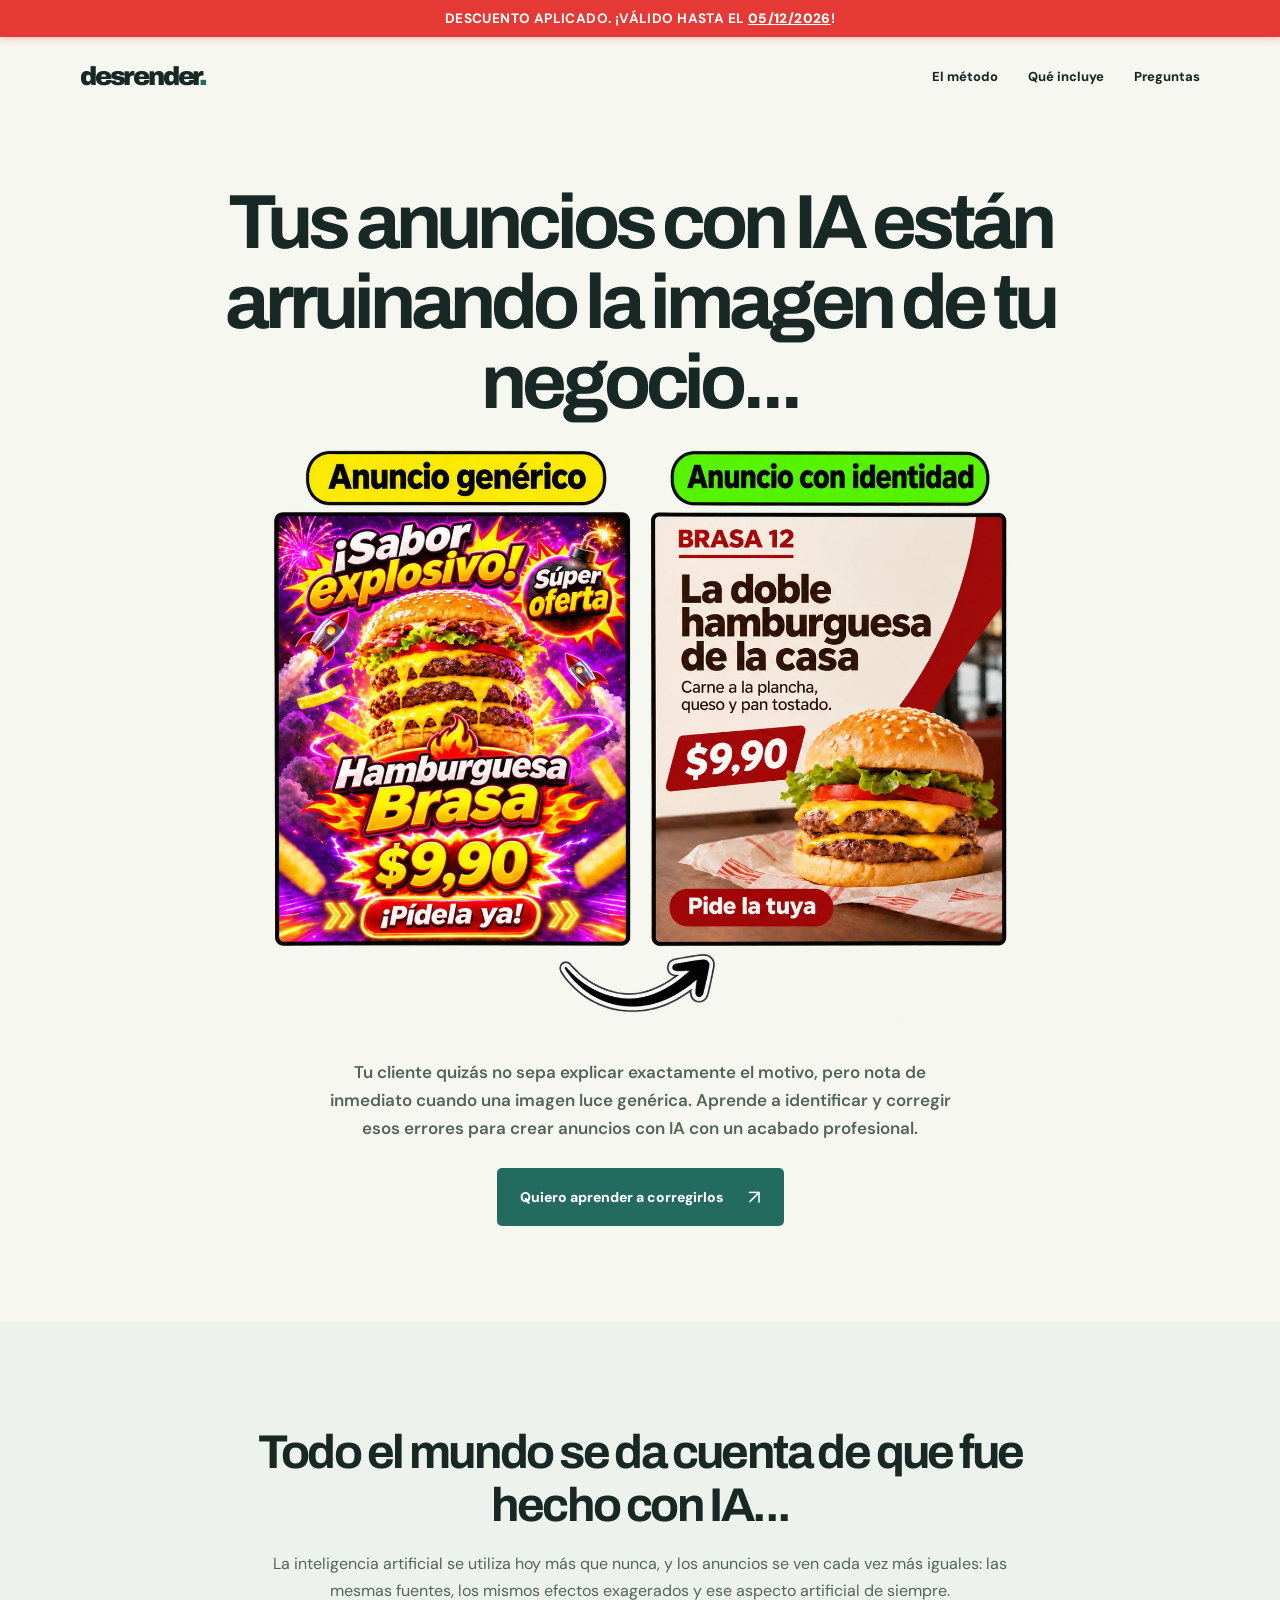
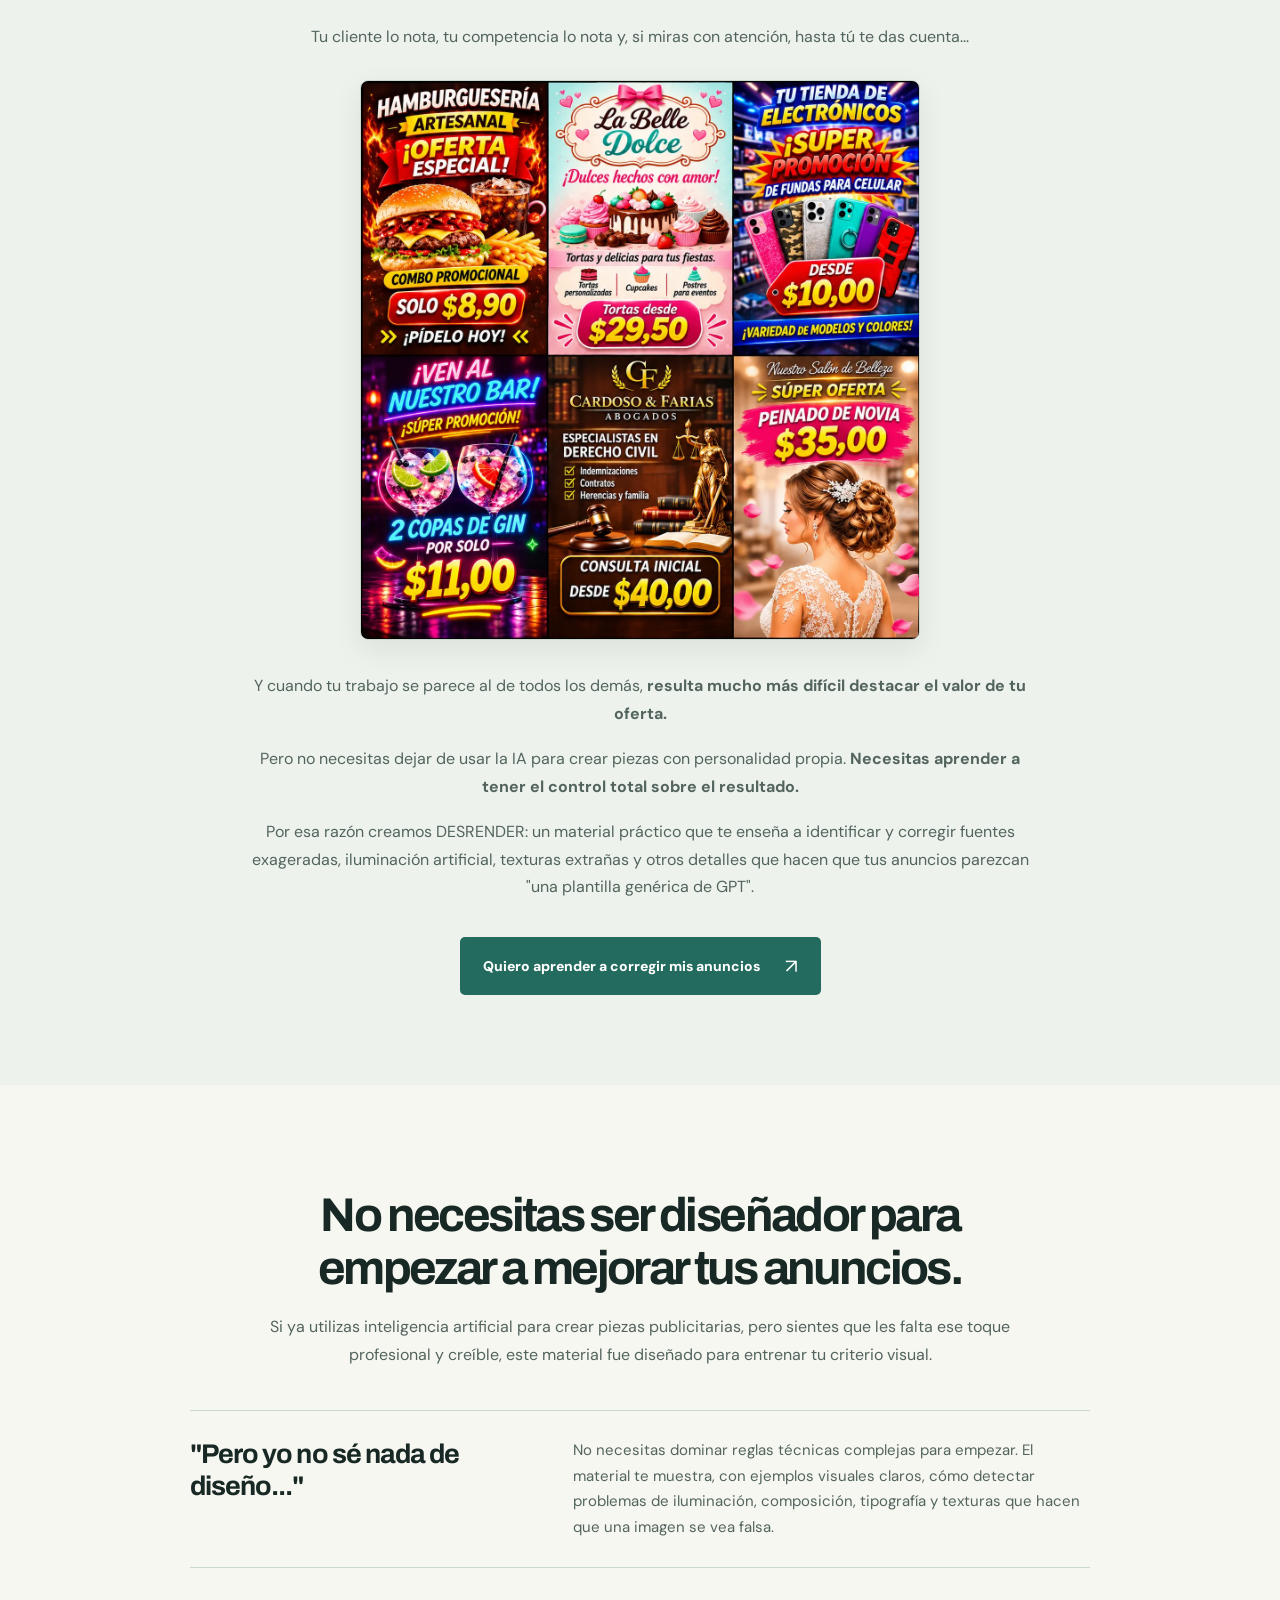
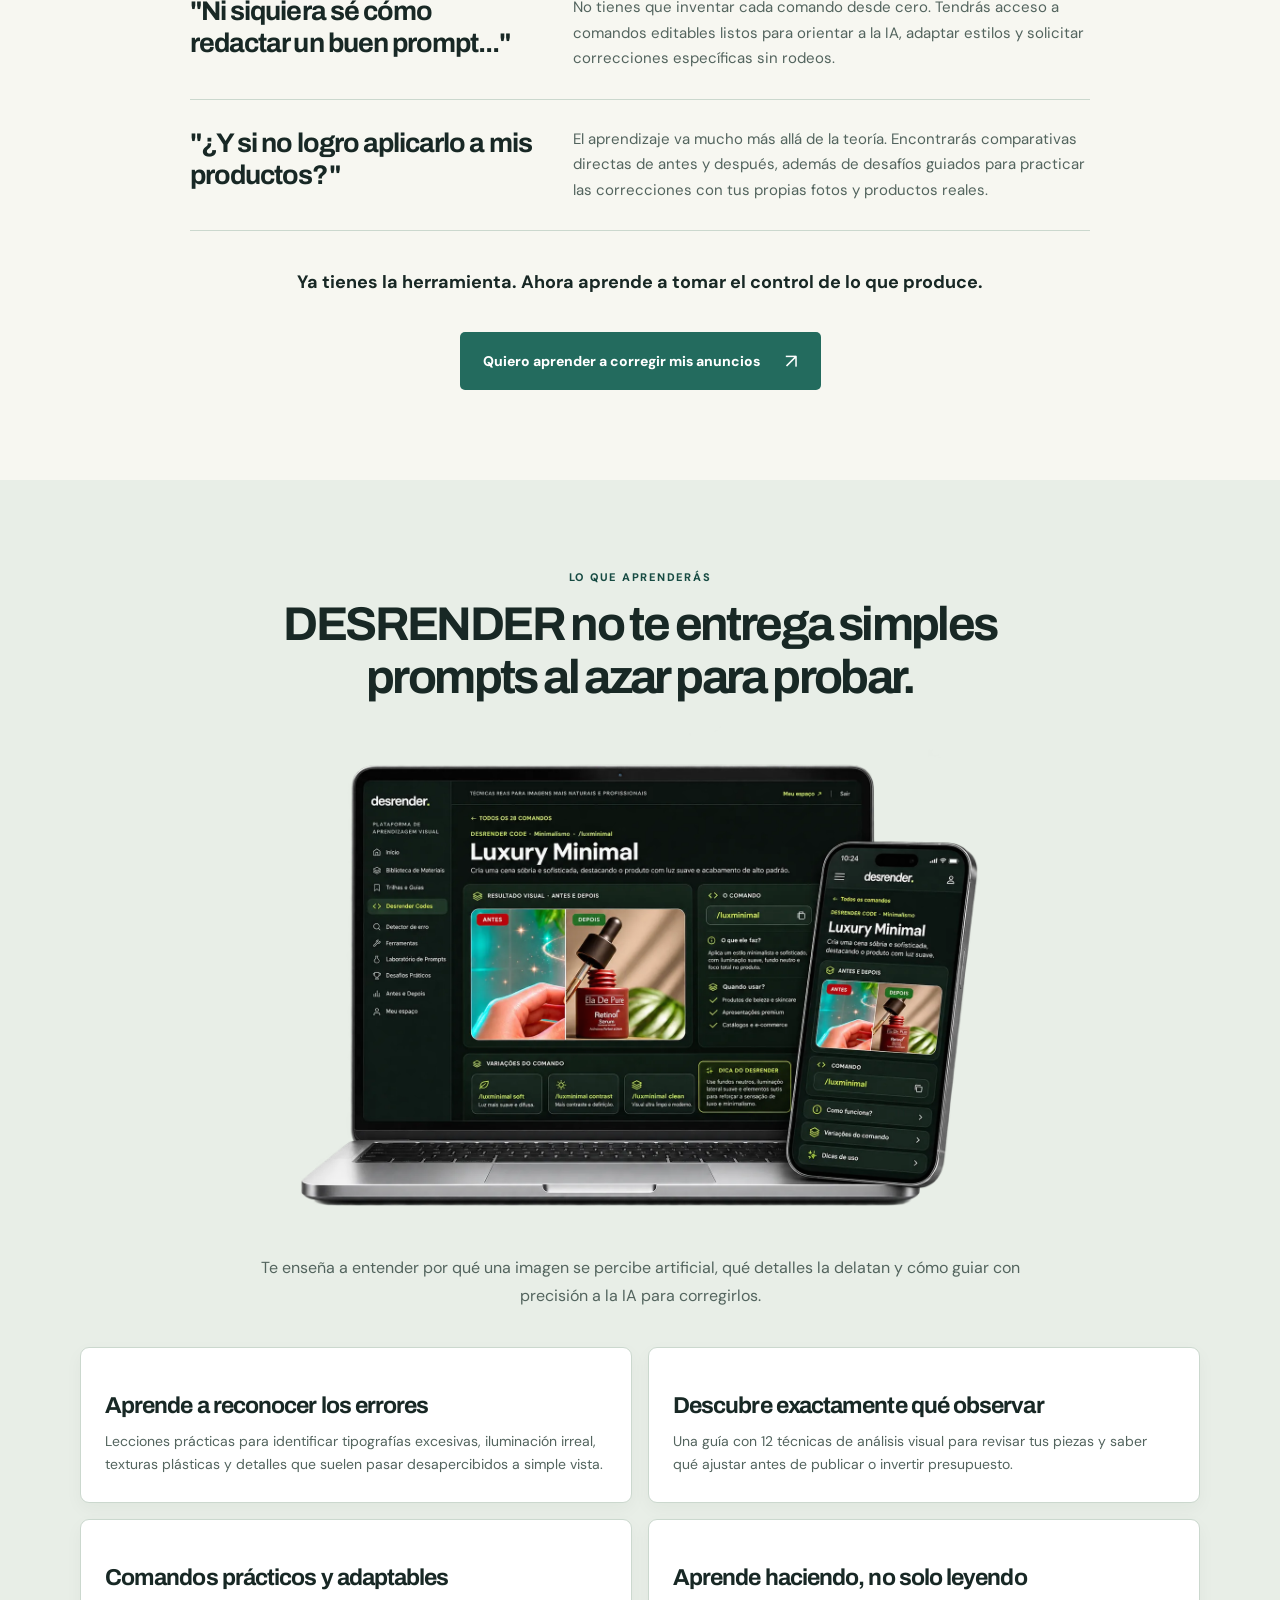
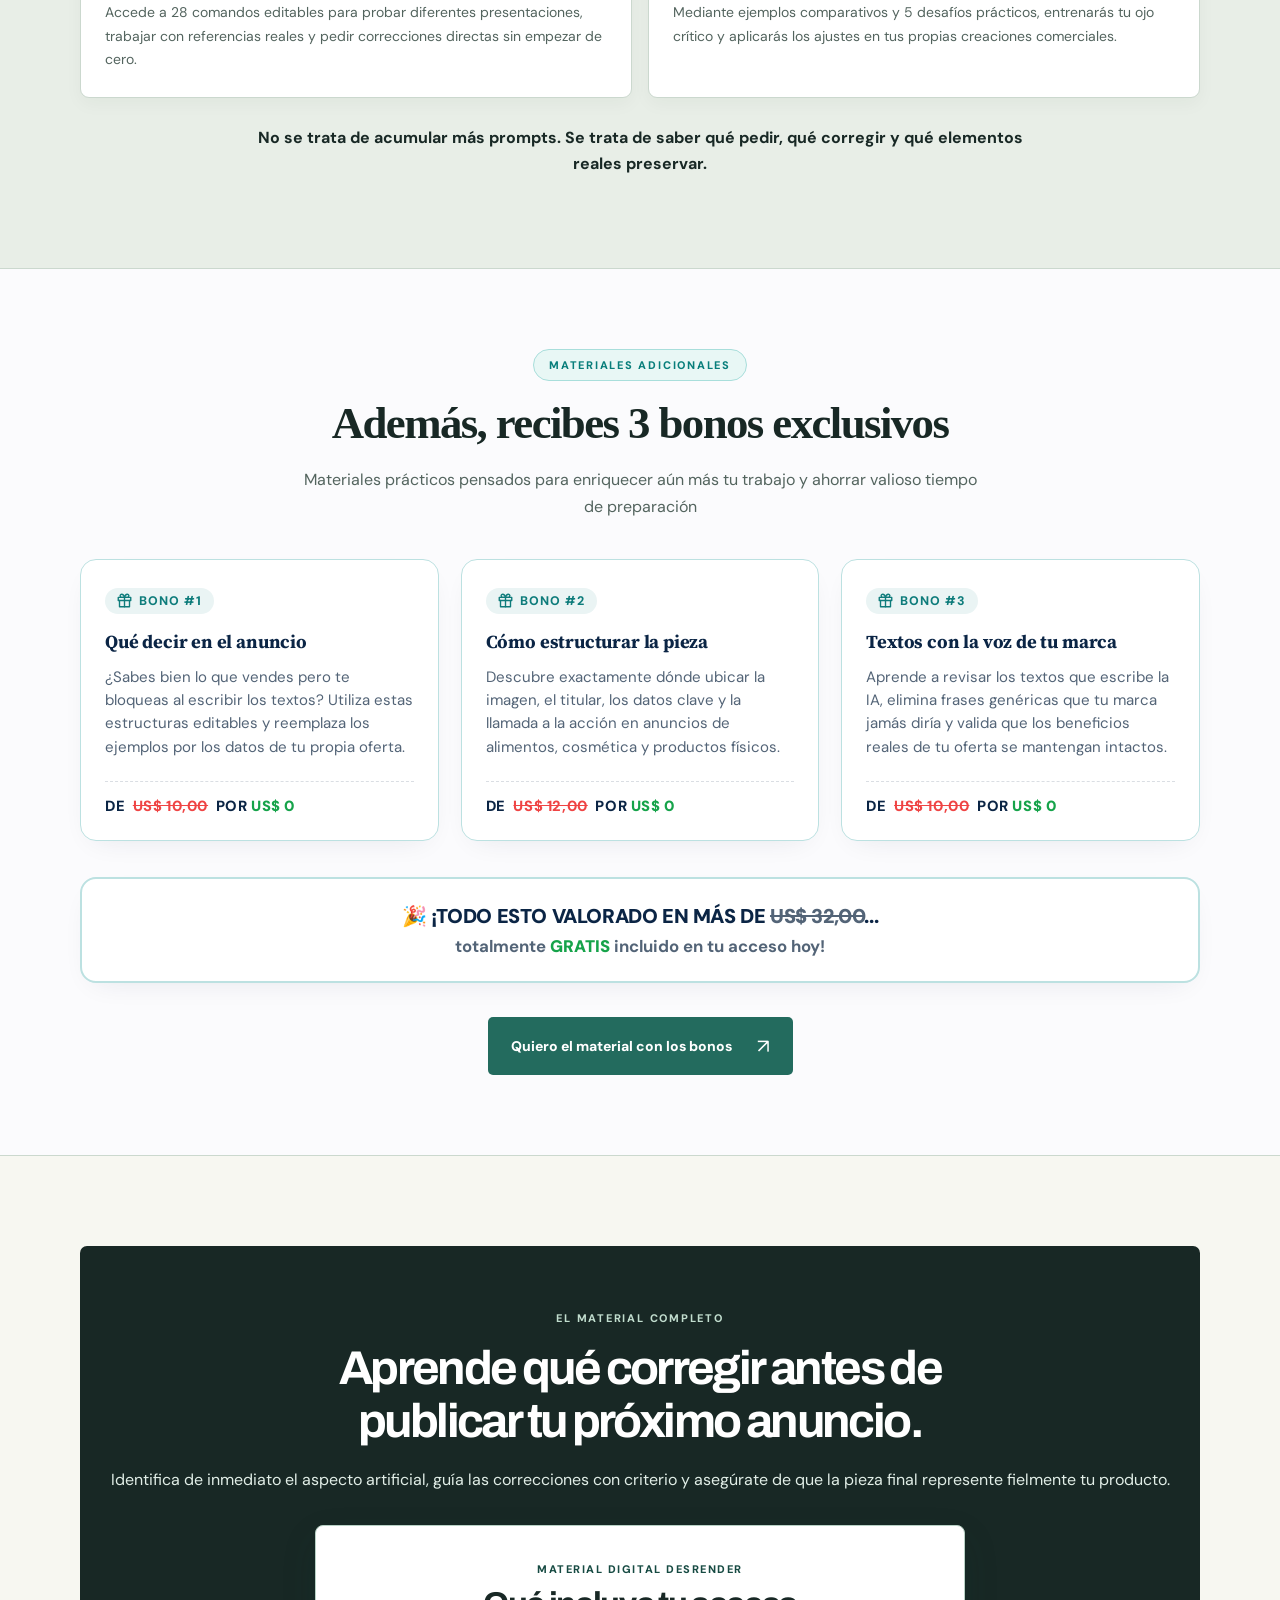
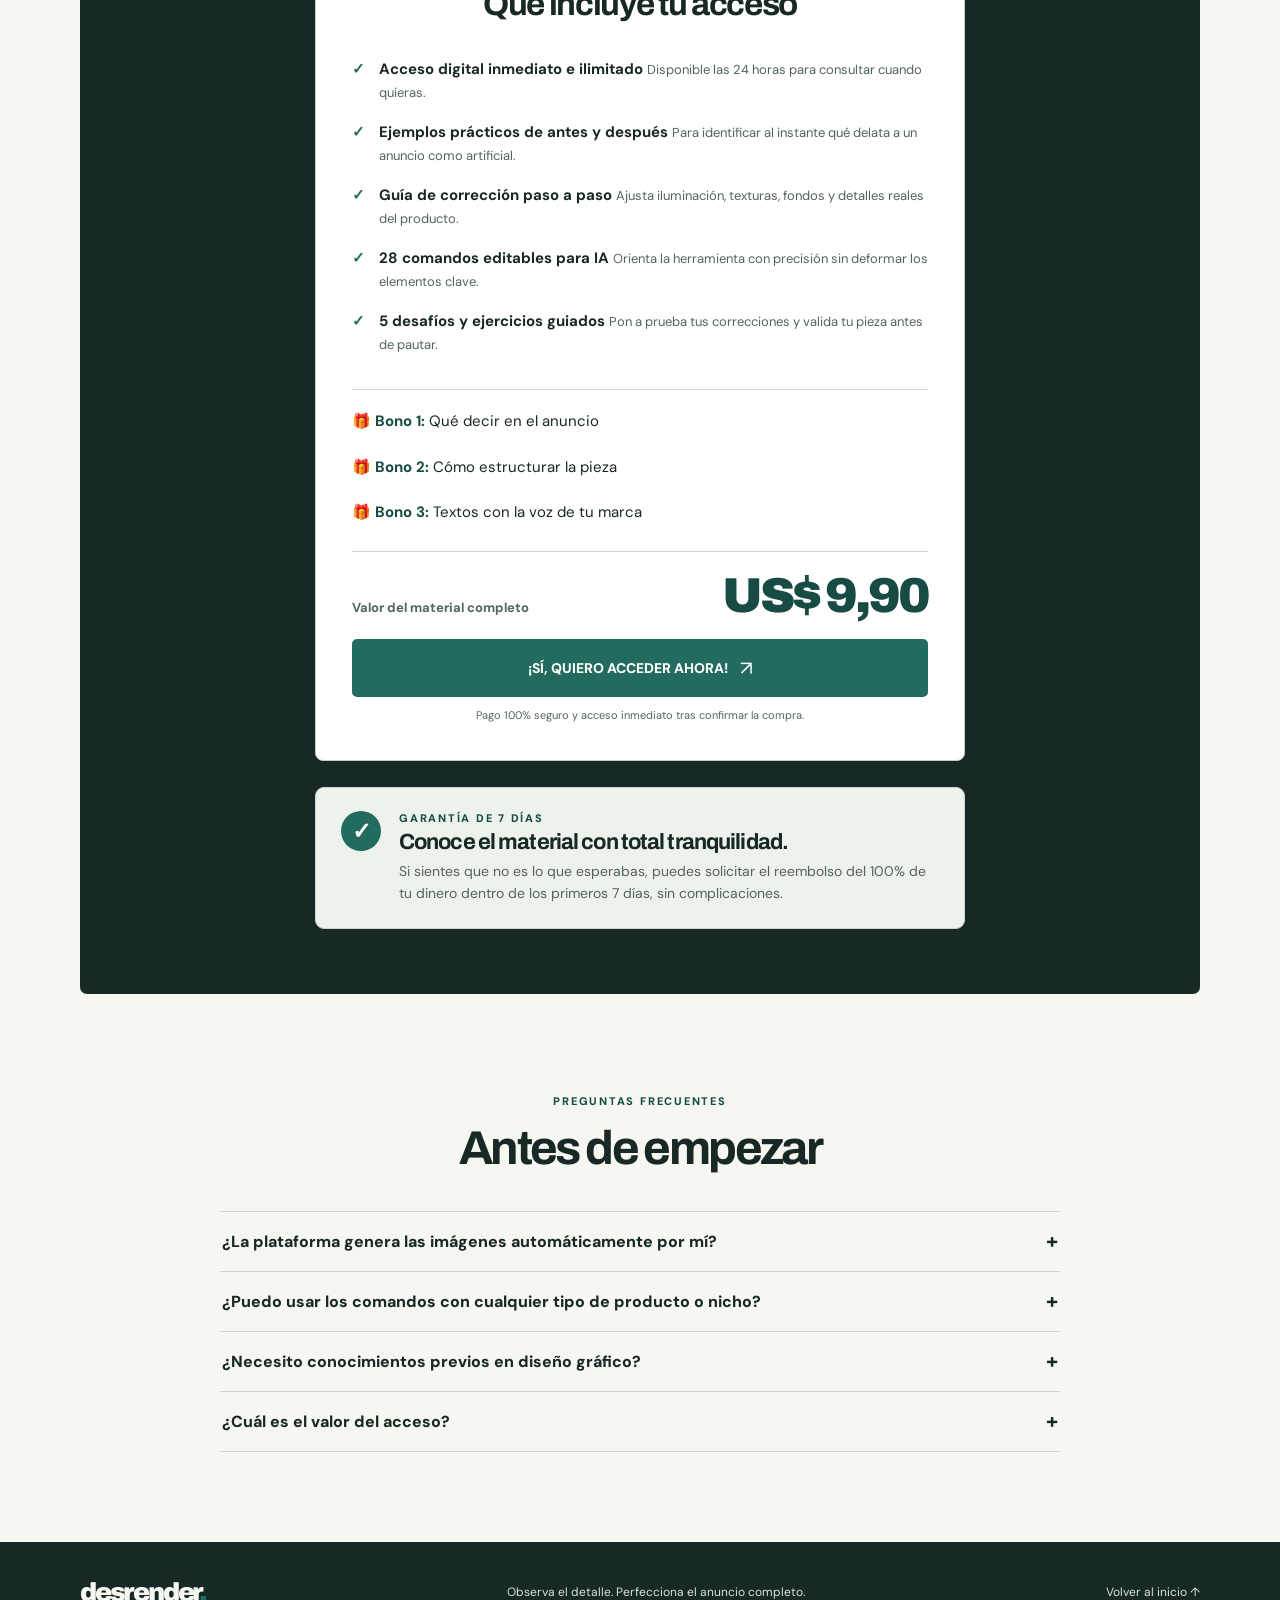
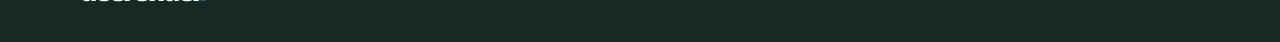
==== commit 01dd3280: "Add files via upload" ====
--- a/index.html
+++ b/index.html
@@ -11,6 +11,26 @@
 <link crossorigin="" href="https://fonts.gstatic.com" rel="preconnect"/>
 <link href="https://fonts.googleapis.com/css2?family=Archivo:wght@400;500;600;700;800;900&amp;family=DM+Sans:wght@400;500;600;700;800&amp;family=Source+Serif+4:ital,opsz,wght@0,8..60,600;0,8..60,700;1,8..60,600&amp;display=swap" rel="stylesheet"/>
 <link href="venta.css" rel="stylesheet"/>
+
+<script src="https://cashflow.mentoriaprocesso.com/t/p.js?w=42867f41-2169-42b1-be0a-e61131f50773&o=a5d78fc4-ebe6-4ae6-8537-9b514b78a69d" data-offer="a5d78fc4-ebe6-4ae6-8537-9b514b78a69d" data-nowprocket data-no-minify="1" data-no-optimize="1" data-cfasync="false" async></script>
+
+<!-- Meta Pixel Code -->
+<script>
+!function(f,b,e,v,n,t,s)
+{if(f.fbq)return;n=f.fbq=function(){n.callMethod?
+n.callMethod.apply(n,arguments):n.queue.push(arguments)};
+if(!f._fbq)f._fbq=n;n.push=n;n.loaded=!0;n.version='2.0';
+n.queue=[];t=b.createElement(e);t.async=!0;
+t.src=v;s=b.getElementsByTagName(e)[0];
+s.parentNode.insertBefore(t,s)}(window, document,'script',
+'https://connect.facebook.net/en_US/fbevents.js');
+fbq('init', '1799274384696258');
+fbq('track', 'PageView');
+</script>
+<noscript><img height="1" width="1" style="display:none"
+src="https://www.facebook.com/tr?id=1799274384696258&ev=PageView&noscript=1"
+/></noscript>
+<!-- End Meta Pixel Code -->
 </head>
 <body>
 <!-- Barra superior de descuento -->
@@ -45,7 +65,7 @@
 <div class="wrap">
 <div class="section-head">
 <h2>Todo el mundo se da cuenta de que fue hecho con IA...</h2>
-<p>La inteligencia artificial se utiliza hoy más que nunca, y los anuncios se ven cada vez más iguales: las mismas fuentes, los mismos efectos exagerados y ese aspecto artificial de siempre.</p>
+<p>La inteligencia artificial se utiliza hoy más que nunca, y los anuncios se ven cada vez más iguales: las mesmas fuentes, los mismos efectos exagerados y ese aspecto artificial de siempre.</p>
 <p>Tu cliente lo nota, tu competencia lo nota y, si miras con atención, hasta tú te das cuenta...</p>
 <div class="case-example-media"><img alt="Ejemplo comparativo de anuncios creados con IA vs anuncios con aspecto profesional" class="case-example-img" src="assets/cases/example.webp"/></div>
 <p>Y cuando tu trabajo se parece al de todos los demás, <strong>resulta mucho más difícil destacar el valor de tu oferta.</strong></p>
@@ -91,7 +111,7 @@
 
 <section class="fit section" id="para-quem">
 <div class="wrap">
-<div class="section-head"><span class="eyebrow">LO QUE APRENDERÁS</span><h2>DESRENDER no te entrega simples prompts al azar para probar.</h2><img alt="Vista previa del material DESRENDER en laptop y celular" class="audience-preview" height="1086" loading="lazy" src="inner.png" width="1448"/><p>Te enseña a entender por qué una imagen se percibe artificial, qué detalles la delatan y cómo guiar con precisión a la IA para corregirlos.</p></div>
+<div class="section-head"><span class="eyebrow">LO QUE APRENDERÁS</span><h2>DESRENDER no te entrega simples prompts al azar para probar.</h2><img alt="Vista previa del material DESRENDER en laptop y celular" class="audience-preview" height="1086" loading="lazy" src="inner.webp" width="1448"/><p>Te enseña a entender por qué una imagen se percibe artificial, qué detalles la delatan y cómo guiar con precisión a la IA para corregirlos.</p></div>
 <div class="audience-grid" style="grid-template-columns: repeat(2, minmax(0, 1fr));">
 <article class="audience-card"><h3>Aprende a reconocer los errores</h3><p>Lecciones prácticas para identificar tipografías excesivas, iluminación irreal, texturas plásticas y detalles que suelen pasar desapercibidos a simple vista.</p></article>
 <article class="audience-card"><h3>Descubre exactamente qué observar</h3><p>Una guía con 12 técnicas de análisis visual para revisar tus piezas y saber qué ajustar antes de publicar o invertir presupuesto.</p></article>
@@ -181,10 +201,11 @@
 <span class="offer-card-kicker">MATERIAL DIGITAL DESRENDER</span>
 <h3>Qué incluye tu acceso</h3>
 <ul class="offer-includes">
-<li>Ejemplos prácticos para identificar lo que delata un anuncio como artificial.</li>
-<li>Guía de corrección paso a paso para ajustar iluminación, textura, fondo y producto.</li>
-<li>Comandos editables para guiar a la IA sin deformar los detalles reales de tu oferta.</li>
-<li>Ejercicios y desafíos para aplicar las mejoras y validar la pieza antes de pautar.</li>
+<li><strong>Acceso digital inmediato e ilimitado</strong> <span>Disponible las 24 horas para consultar cuando quieras.</span></li>
+<li><strong>Ejemplos prácticos de antes y después</strong> <span>Para identificar al instante qué delata a un anuncio como artificial.</span></li>
+<li><strong>Guía de corrección paso a paso</strong> <span>Ajusta iluminación, texturas, fondos y detalles reales del producto.</span></li>
+<li><strong>28 comandos editables para IA</strong> <span>Orienta la herramienta con precisión sin deformar los elementos clave.</span></li>
+<li><strong>5 desafíos y ejercicios guiados</strong> <span>Pon a prueba tus correcciones y valida tu pieza antes de pautar.</span></li>
 </ul>
 <ul aria-label="Bonos incluidos" class="offer-bonus-list">
 <li>🎁 <strong>Bono 1:</strong> Qué decir en el anuncio</li>
@@ -192,8 +213,8 @@
 <li>🎁 <strong>Bono 3:</strong> Textos con la voz de tu marca</li>
 </ul>
 <div class="offer-price"><span>Valor del material completo</span><strong>US$ 9,90</strong></div>
-<button aria-describedby="checkout-pending" class="button offer-button" disabled="" type="button">Quiero corregir mis próximos anuncios <span>↗</span></button>
-<small id="checkout-pending">Enlace de pago aún no configurado en esta vista previa.</small>
+<a class="button offer-button" href="https://pay.hotmart.com/M108594544N?off=p2keyiw6">¡SÍ, QUIERO ACCEDER AHORA! <span>↗</span></a>
+<small id="checkout-pending">Pago 100% seguro y acceso inmediato tras confirmar la compra.</small>
 </div>
 <div class="guarantee-box"><span aria-hidden="true" class="guarantee-symbol">✓</span><div><span class="eyebrow">GARANTÍA DE 7 DÍAS</span><h3>Conoce el material con total tranquilidad.</h3><p>Si sientes que no es lo que esperabas, puedes solicitar el reembolso del 100% de tu dinero dentro de los primeros 7 días, sin complicaciones.</p></div></div>
 </div>
@@ -203,7 +224,7 @@
 <details><summary>¿La plataforma genera las imágenes automáticamente por mí?</summary><p>No. Este es un curso práctico enfocado en el criterio visual, la detección de errores y la corrección estratégica de piezas publicitarias. Para generar o editar imágenes, utilizarás la herramienta de IA de tu preferencia (Midjourney, DALL-E, etc.).</p></details>
 <details><summary>¿Puedo usar los comandos con cualquier tipo de producto o nicho?</summary><p>Sí. Los comandos son completamente editables. Podrás adaptar cada instrucción a tus fotos reales y comprobar que la herramienta conserve la forma, los colores, el empaque y los detalles originales de tu producto.</p></details>
 <details><summary>¿Necesito conocimientos previos en diseño gráfico?</summary><p>No necesitas experiencia previa. Las lecciones se enfocan en entrenar tu ojo con señales visuales claras y ejercicios prácticos de observación. Para montar textos y llamadas a la acción finales, puedes usar cualquier editor sencillo como Canva.</p></details>
-<details><summary>¿Cuál es el valor del acceso?</summary><p>El precio promocional presentado en esta página es de solo US$ 9,90. El enlace de pago se habilitará formalmente en el lanzamiento.</p></details>
+<details><summary>¿Cuál es el valor del acceso?</summary><p>El precio promocional presentado en esta página es de solo US$ 9,90 con acceso completo y todos los bonos incluidos.</p></details>
 </section>
 </main>
 <footer>
--- a/venta.css
+++ b/venta.css
@@ -438,3 +438,42 @@
   font-weight: 900;
   text-decoration: underline;
 }
+
+/* Centralizações e refinamento da oferta */
+.section-head {
+  margin-inline: auto;
+  text-align: center;
+}
+
+.section-head p {
+  margin-inline: auto;
+}
+
+.faq .section-head {
+  text-align: center;
+  margin-inline: auto;
+}
+
+.offer-card-kicker {
+  text-align: center;
+}
+
+.offer-card h3 {
+  text-align: center;
+}
+
+.offer-button {
+  display: flex;
+  align-items: center;
+  justify-content: center;
+  gap: 12px;
+  text-align: center;
+  text-decoration: none;
+  font-weight: 800;
+  transition: background 0.2s ease, transform 0.15s ease;
+}
+
+.offer-button:hover {
+  background: var(--accent-dark);
+  transform: translateY(-2px);
+}
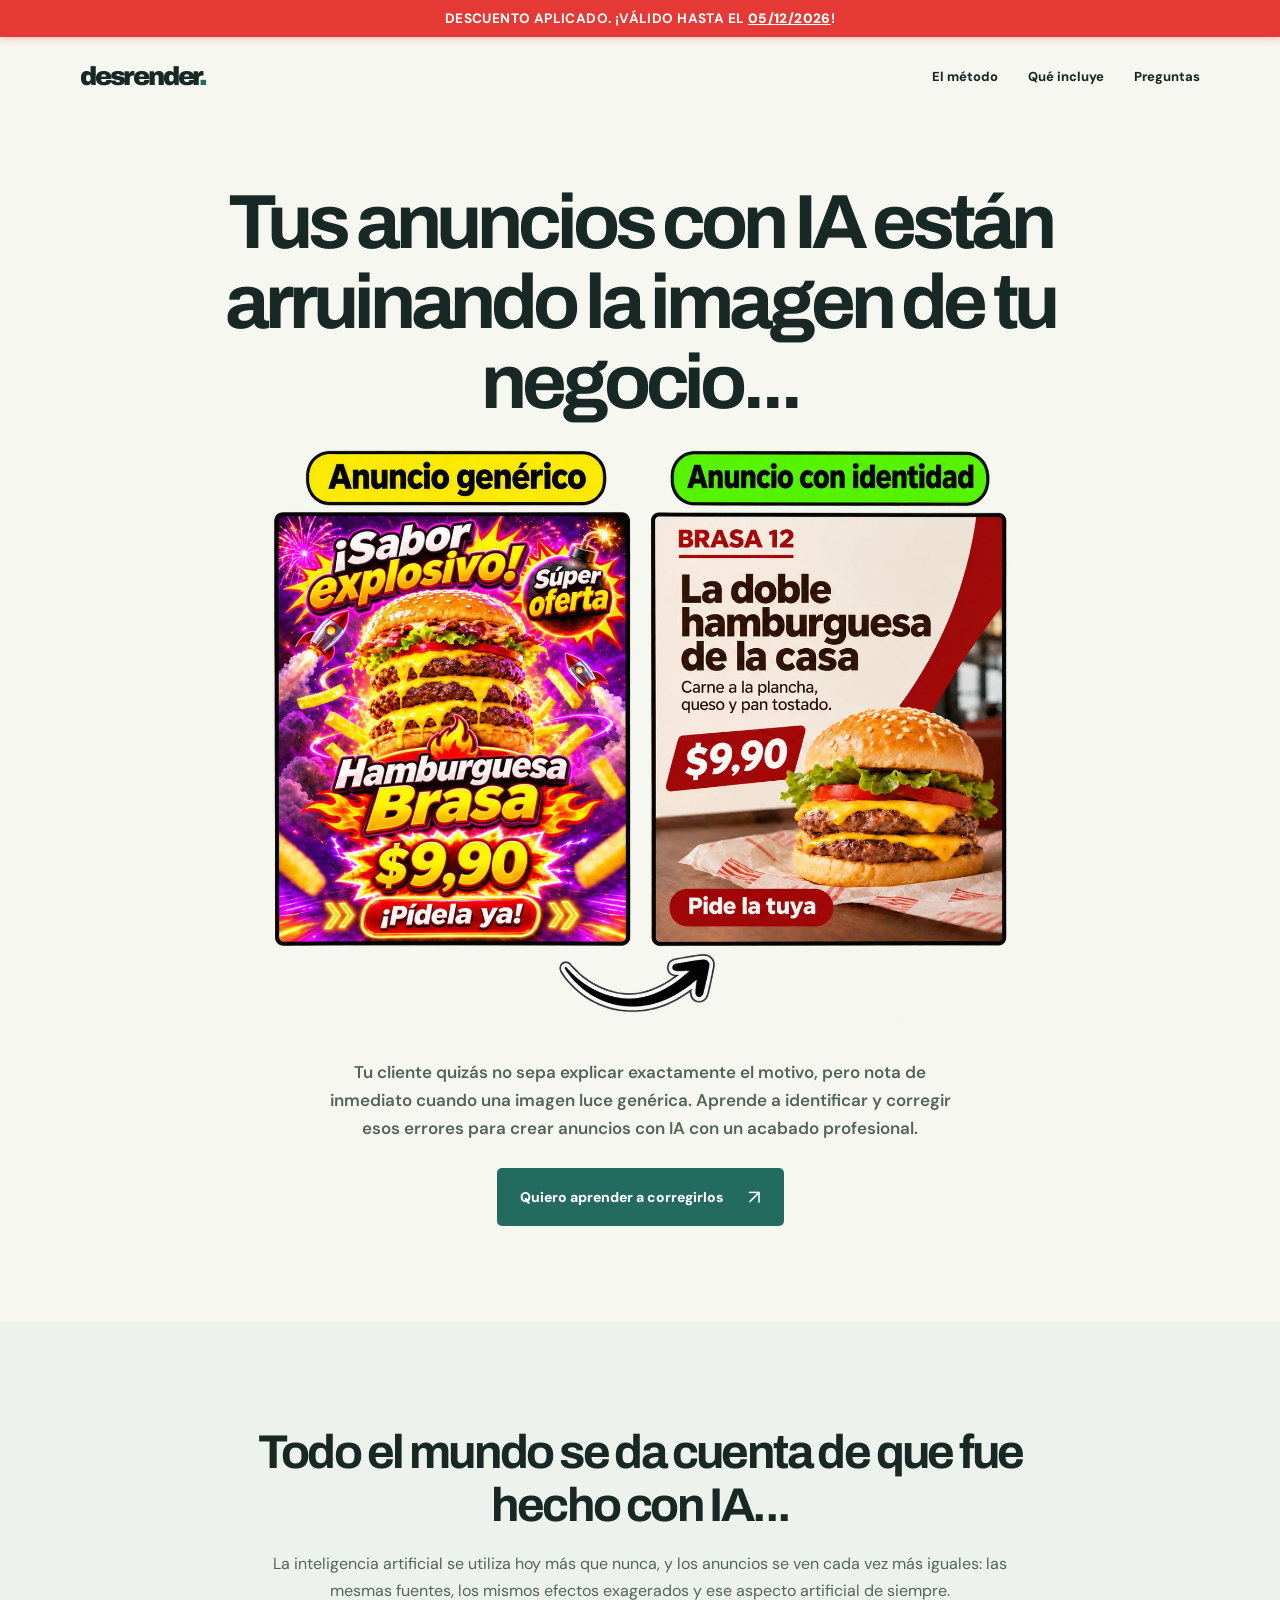
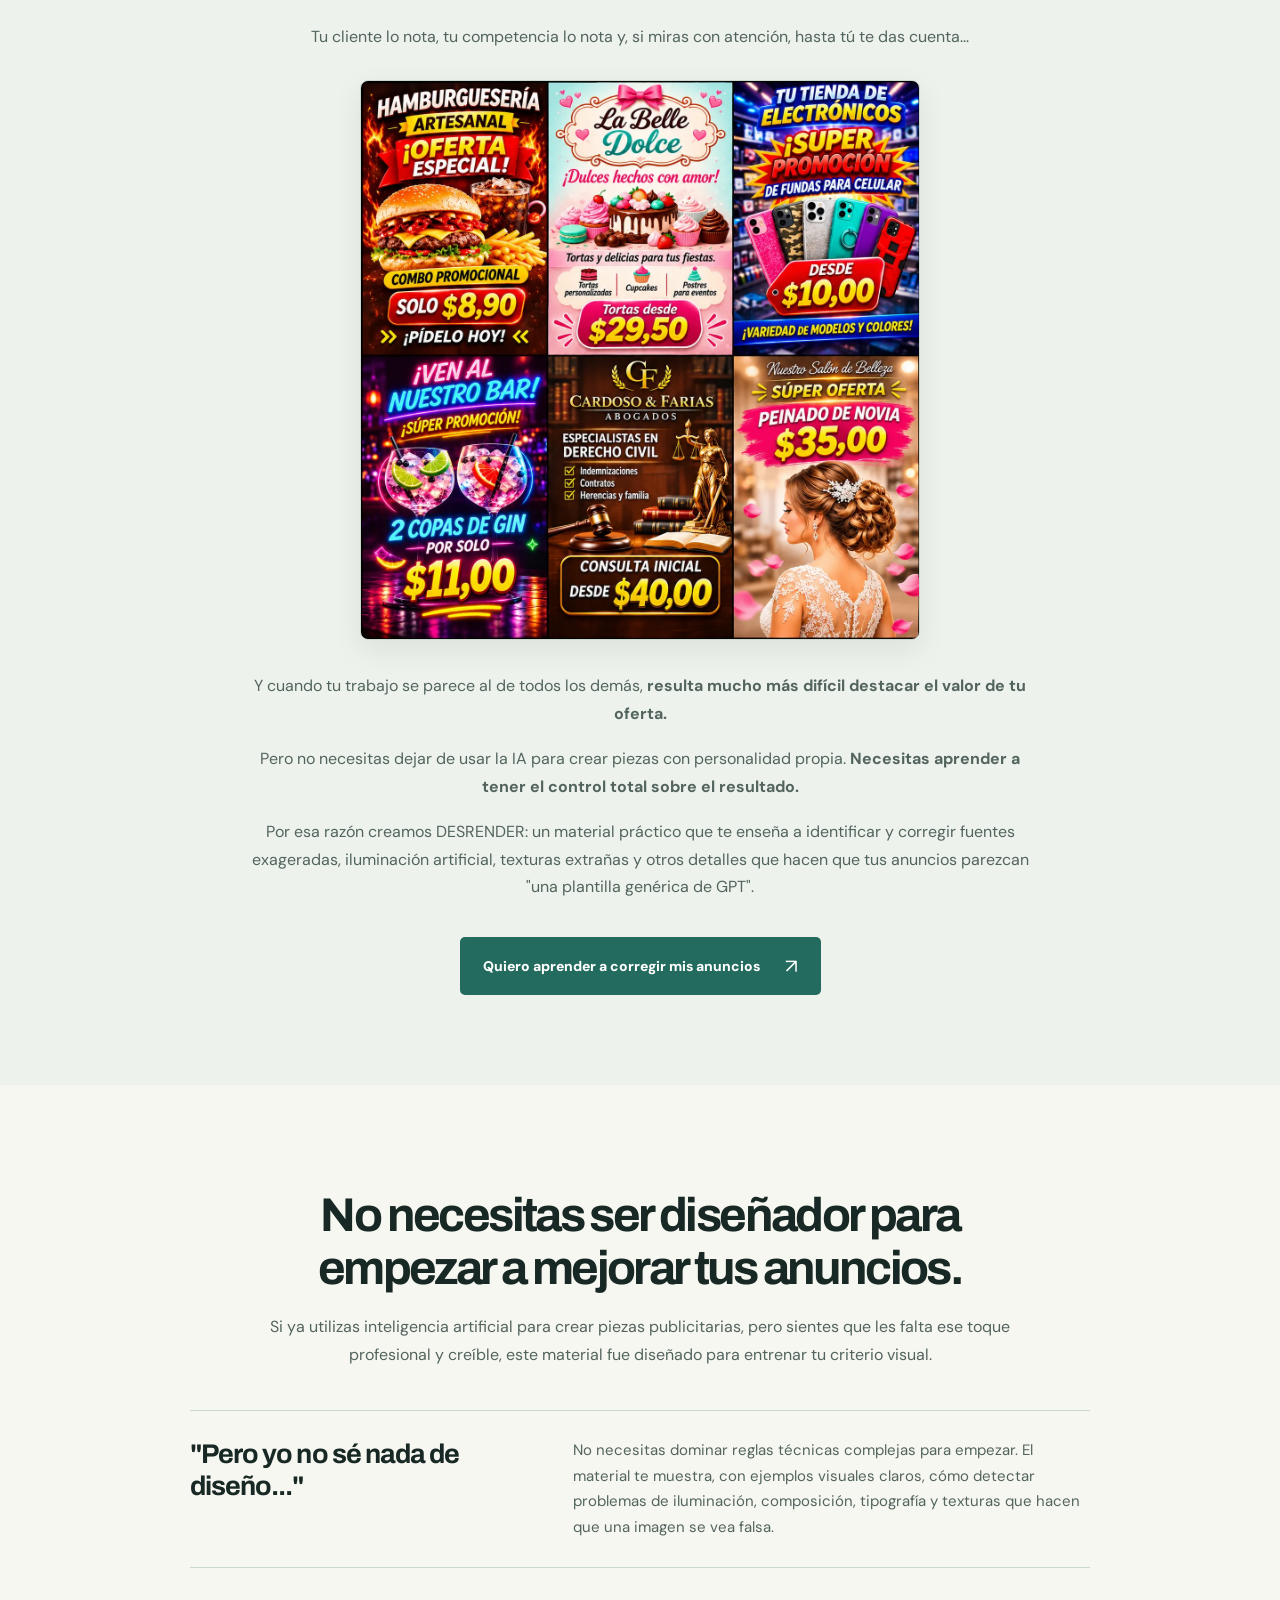
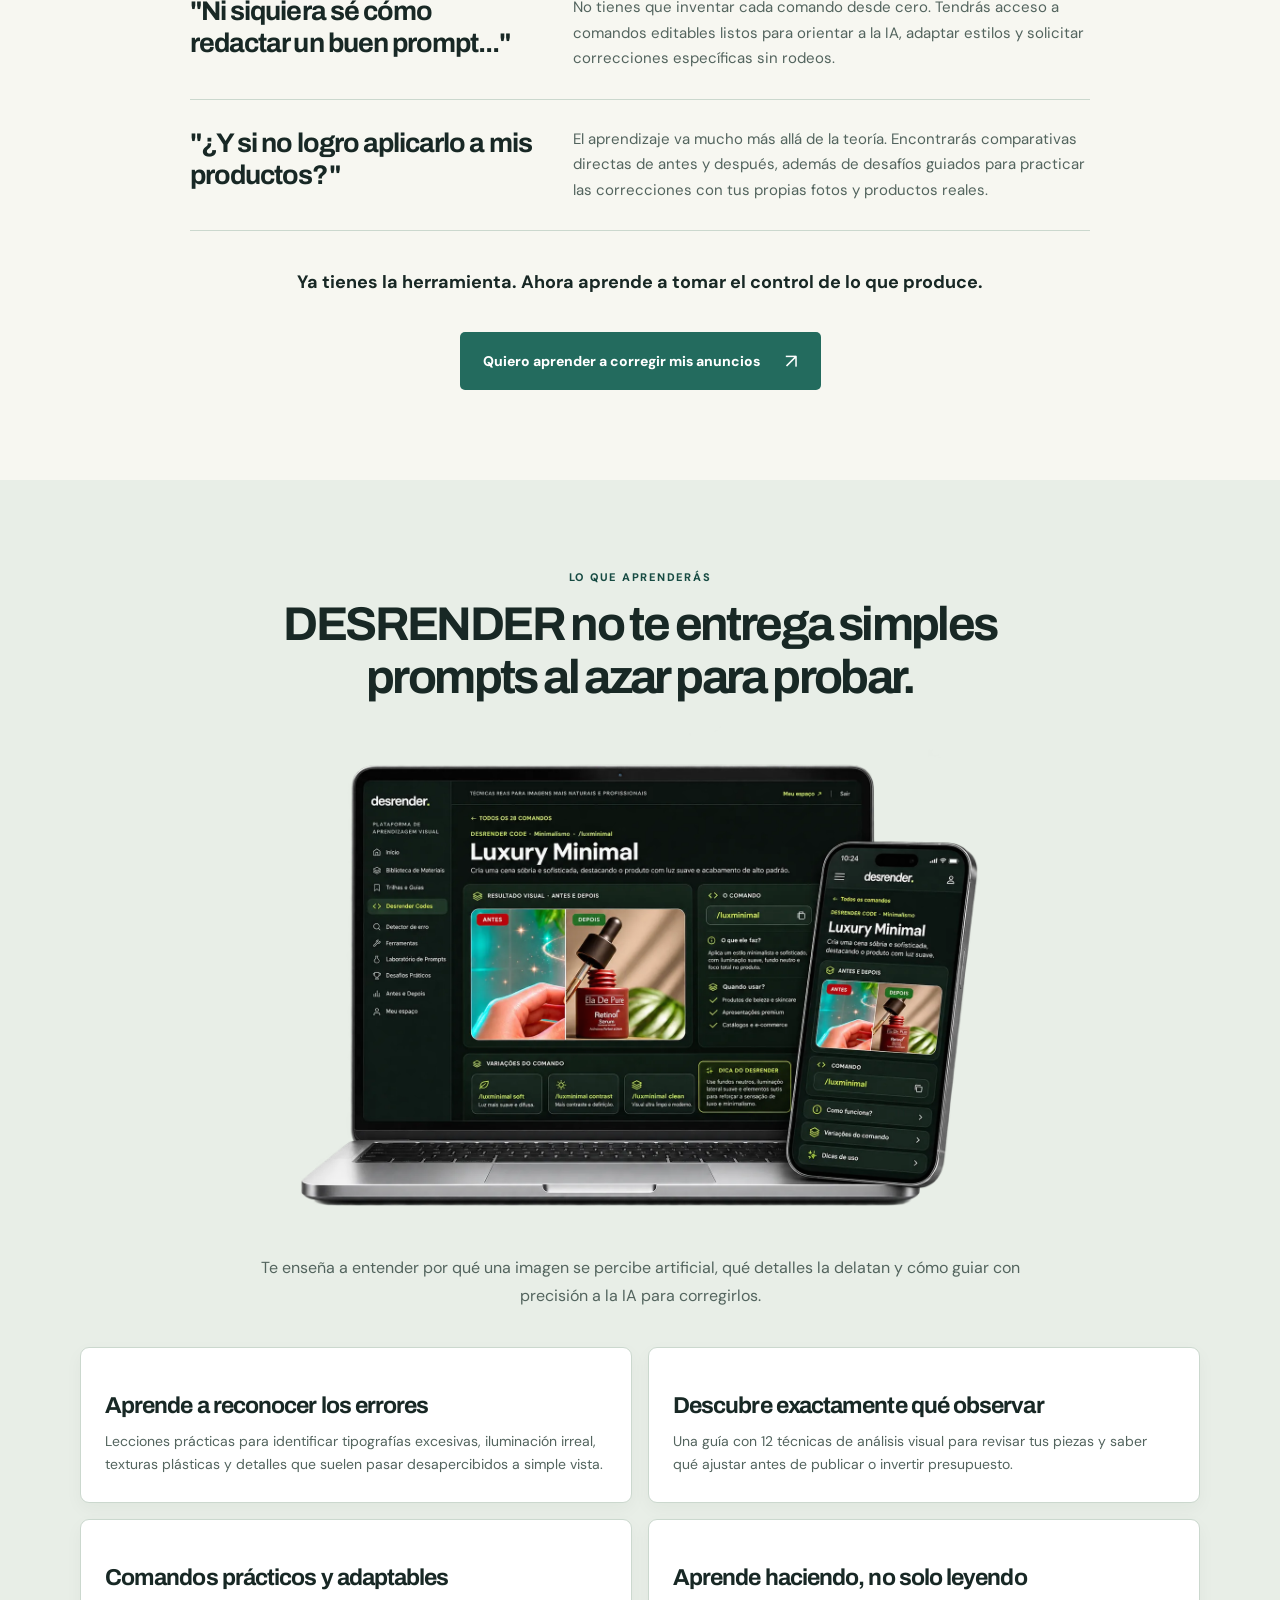
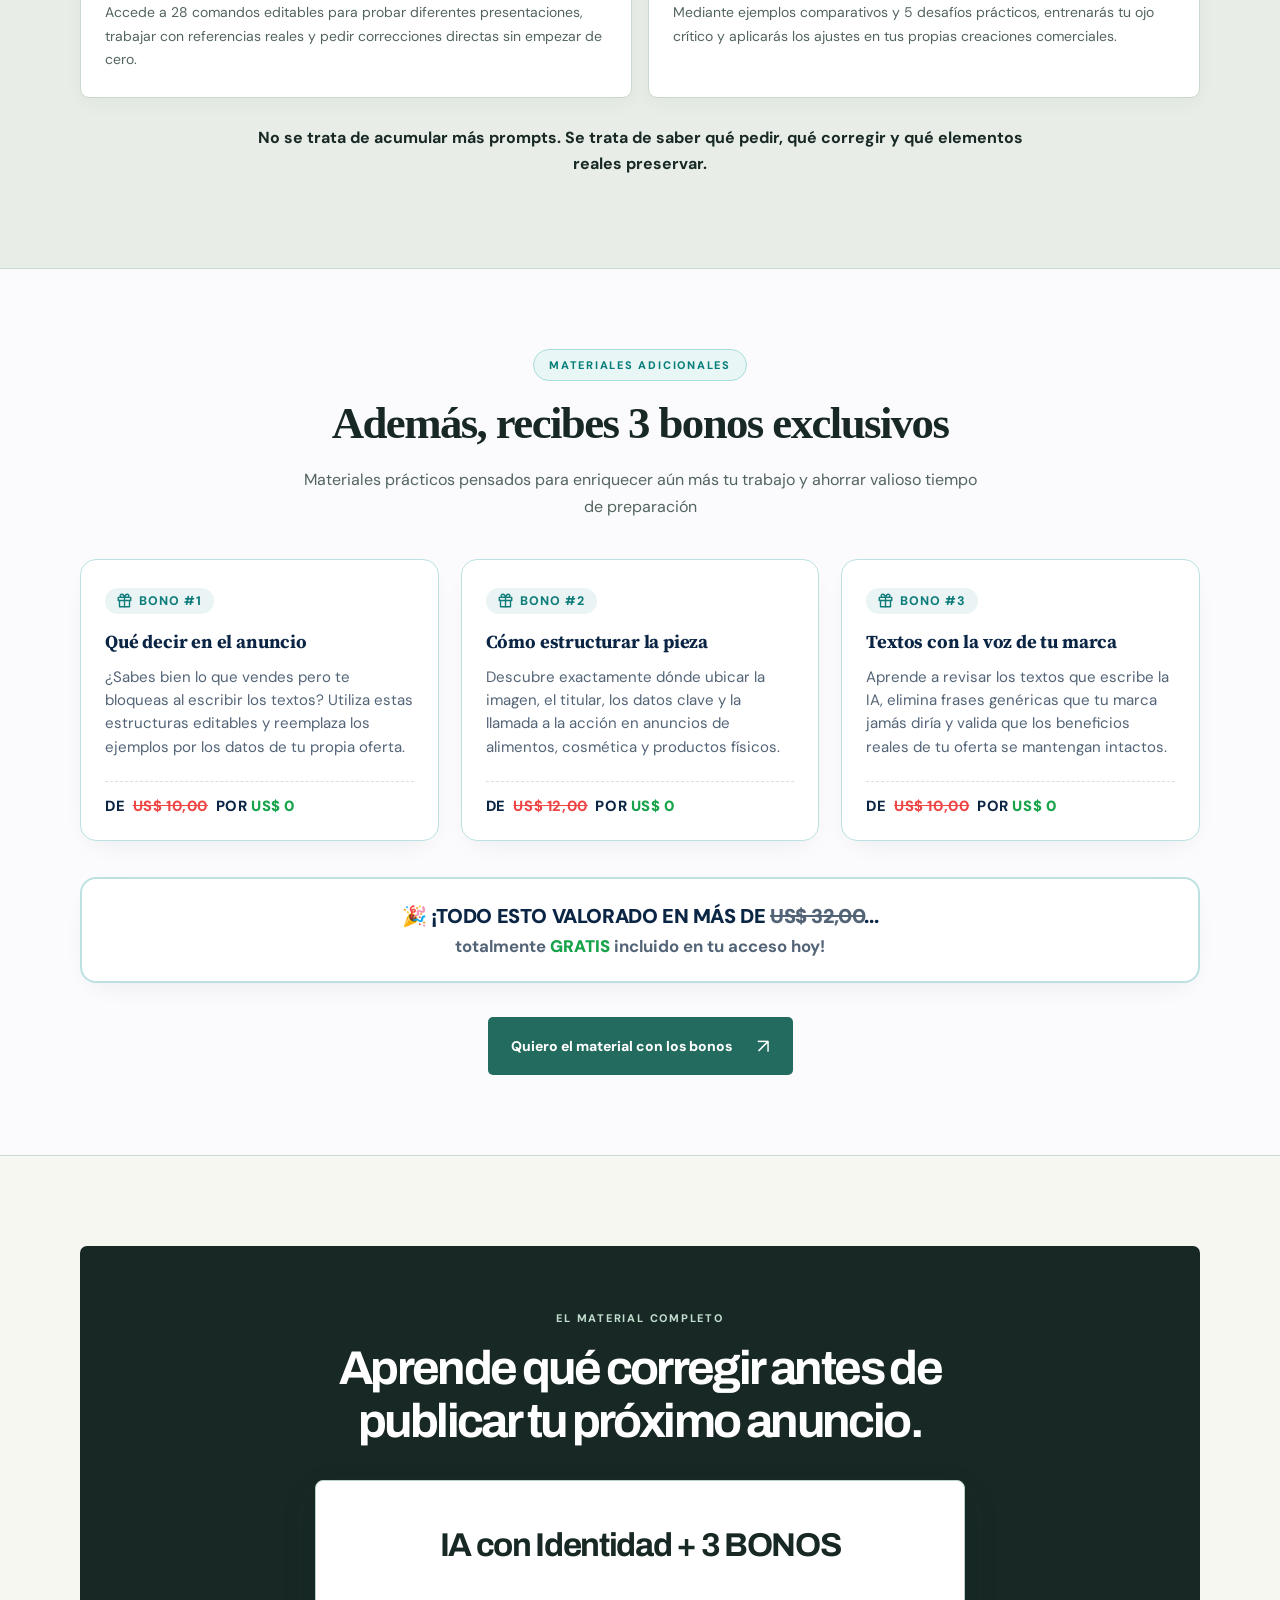
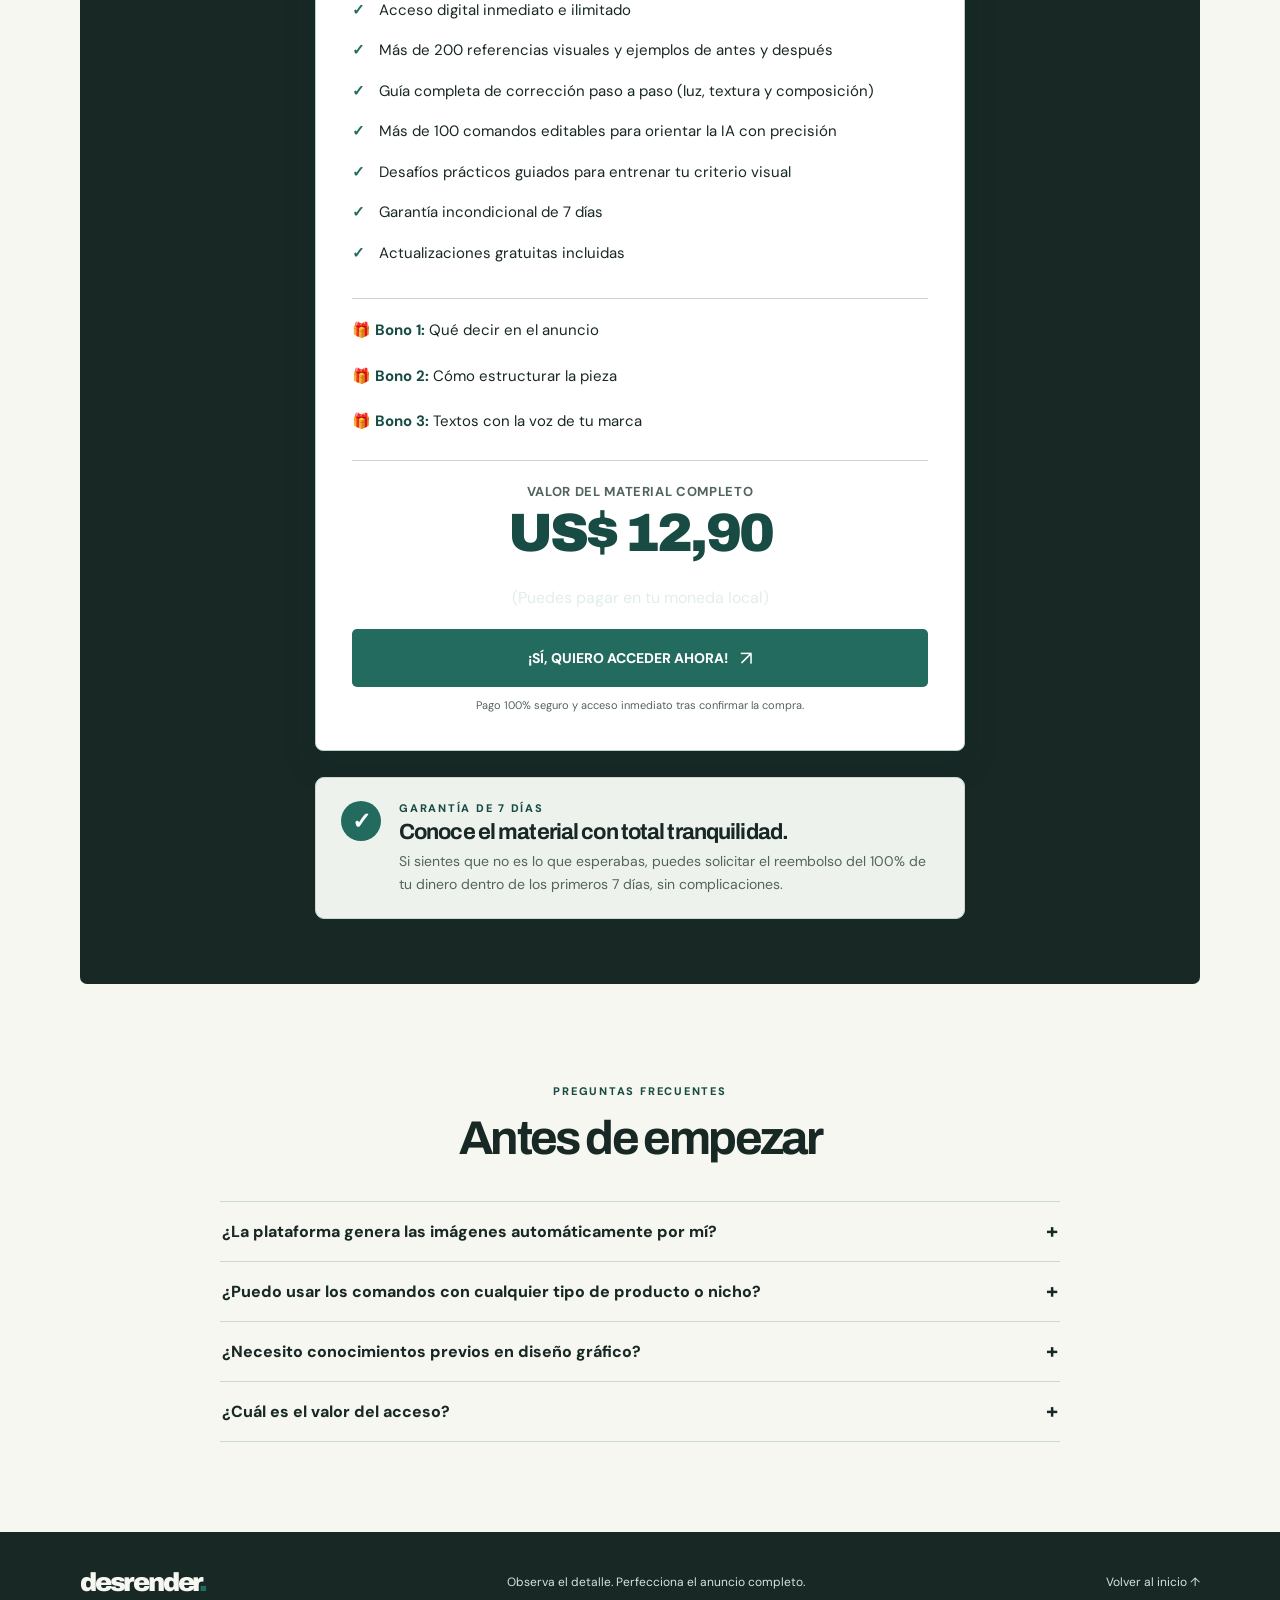
==== commit 3fa10726: "Add files via upload" ====
--- a/index.html
+++ b/index.html
@@ -196,23 +196,29 @@
 <div class="access-box">
 <span class="eyebrow">EL MATERIAL COMPLETO</span>
 <h2>Aprende qué corregir antes de publicar tu próximo anuncio.</h2>
-<p>Identifica de inmediato el aspecto artificial, guía las correcciones con criterio y asegúrate de que la pieza final represente fielmente tu producto.</p>
+
 <div class="offer-card">
-<span class="offer-card-kicker">MATERIAL DIGITAL DESRENDER</span>
-<h3>Qué incluye tu acceso</h3>
+
+<h3>IA con Identidad + 3 BONOS</h3>
 <ul class="offer-includes">
-<li><strong>Acceso digital inmediato e ilimitado</strong> <span>Disponible las 24 horas para consultar cuando quieras.</span></li>
-<li><strong>Ejemplos prácticos de antes y después</strong> <span>Para identificar al instante qué delata a un anuncio como artificial.</span></li>
-<li><strong>Guía de corrección paso a paso</strong> <span>Ajusta iluminación, texturas, fondos y detalles reales del producto.</span></li>
-<li><strong>28 comandos editables para IA</strong> <span>Orienta la herramienta con precisión sin deformar los elementos clave.</span></li>
-<li><strong>5 desafíos y ejercicios guiados</strong> <span>Pon a prueba tus correcciones y valida tu pieza antes de pautar.</span></li>
+<li>Acceso digital inmediato e ilimitado</li>
+<li>Más de 200 referencias visuales y ejemplos de antes y después</li>
+<li>Guía completa de corrección paso a paso (luz, textura y composición)</li>
+<li>Más de 100 comandos editables para orientar la IA con precisión</li>
+<li>Desafíos prácticos guiados para entrenar tu criterio visual</li>
+<li>Garantía incondicional de 7 días</li>
+<li>Actualizaciones gratuitas incluidas</li>
 </ul>
 <ul aria-label="Bonos incluidos" class="offer-bonus-list">
 <li>🎁 <strong>Bono 1:</strong> Qué decir en el anuncio</li>
 <li>🎁 <strong>Bono 2:</strong> Cómo estructurar la pieza</li>
 <li>🎁 <strong>Bono 3:</strong> Textos con la voz de tu marca</li>
 </ul>
-<div class="offer-price"><span>Valor del material completo</span><strong>US$ 9,90</strong></div>
+<div class="offer-price">
+  <span>Valor del material completo</span>
+  <strong id="price-val">US$ 12,90</strong>
+  <p class="micro local-currency-notice">(Puedes pagar en tu moneda local)</p>
+</div>
 <a class="button offer-button" href="https://pay.hotmart.com/M108594544N?off=p2keyiw6">¡SÍ, QUIERO ACCEDER AHORA! <span>↗</span></a>
 <small id="checkout-pending">Pago 100% seguro y acceso inmediato tras confirmar la compra.</small>
 </div>
@@ -224,9 +230,52 @@
 <details><summary>¿La plataforma genera las imágenes automáticamente por mí?</summary><p>No. Este es un curso práctico enfocado en el criterio visual, la detección de errores y la corrección estratégica de piezas publicitarias. Para generar o editar imágenes, utilizarás la herramienta de IA de tu preferencia (Midjourney, DALL-E, etc.).</p></details>
 <details><summary>¿Puedo usar los comandos con cualquier tipo de producto o nicho?</summary><p>Sí. Los comandos son completamente editables. Podrás adaptar cada instrucción a tus fotos reales y comprobar que la herramienta conserve la forma, los colores, el empaque y los detalles originales de tu producto.</p></details>
 <details><summary>¿Necesito conocimientos previos en diseño gráfico?</summary><p>No necesitas experiencia previa. Las lecciones se enfocan en entrenar tu ojo con señales visuales claras y ejercicios prácticos de observación. Para montar textos y llamadas a la acción finales, puedes usar cualquier editor sencillo como Canva.</p></details>
-<details><summary>¿Cuál es el valor del acceso?</summary><p>El precio promocional presentado en esta página es de solo US$ 9,90 con acceso completo y todos los bonos incluidos.</p></details>
+<details><summary>¿Cuál es el valor del acceso?</summary><p>El precio promocional presentado en esta página es de solo US$ 12,90 (o el equivalente en tu moneda local) con acceso completo y todos los bonos incluidos.</p></details>
 </section>
 </main>
+
+  <!-- ==================================================
+    MODAL / DIALOG DE RETENCIÓN (EXIT POPUP / BACK REDIRECT)
+    ================================================== -->
+  <dialog id="exit-popup">
+    <div class="exit-popup-content">
+      <button type="button" class="exit-popup-close-btn" onclick="document.getElementById('exit-popup').close()" aria-label="Cerrar ventana">✕</button>
+
+      <!-- Badge de Alerta -->
+      <span class="exit-popup-tag">
+        ⚠️ ¡ESPERA UN MOMENTO!
+      </span>
+
+      <!-- Título Impactante -->
+      <h2 id="exitPopupTitle" class="exit-popup-title">
+        ¡NO TE VAYAS CON LAS MANOS VACÍAS!
+      </h2>
+
+      <!-- Subtítulo Explicativo -->
+      <p class="exit-popup-subtitle">
+        Antes de que salgas, queremos darte una oportunidad única: llévate el <strong>Método Completo DESRENDER + 3 Bonos Exclusivos</strong> con nuestro <strong>descuento especial de salida</strong>.
+      </p>
+
+      <!-- Caixa de Preço com Âncora -->
+      <div class="exit-popup-pricing">
+        <span class="exit-price-old" id="exit-price-old">De US$ 12,90</span>
+        <span class="exit-price-arrow">→</span>
+        <span class="exit-price-new">Por solo <strong id="exit-price-new">US$ 9,90</strong></span>
+      </div>
+
+      <!-- Botão CTA Principal -->
+      <a id="exit-popup-cta-btn" href="https://pay.hotmart.com/M108594544N?off=ydojrb61" target="_blank"
+        class="exit-popup-cta-btn" onclick="document.getElementById('exit-popup').close()">
+        ¡SÍ, QUIERO APROVECHAR EL DESCUENTO POR <span id="exit-btn-price" style="margin-left: 4px;">US$ 9,90</span>!
+      </a>
+
+      <!-- Botão de Recusa / Saída -->
+      <button type="button" class="exit-popup-decline-btn" onclick="document.getElementById('exit-popup').close()">
+        No, gracias. Prefiero salir sin aprovechar esta oferta.
+      </button>
+    </div>
+  </dialog>
+
 <footer>
 <div class="wrap footer-inner">
 <a class="brand" href="#inicio">desrender<span>.</span></a>
--- a/venta.css
+++ b/venta.css
@@ -477,3 +477,211 @@
   background: var(--accent-dark);
   transform: translateY(-2px);
 }
+
+/* Centralização do Preço no Card da Oferta */
+.offer-price {
+  display: flex;
+  flex-direction: column;
+  align-items: center;
+  justify-content: center;
+  text-align: center;
+  gap: 6px;
+  padding: 22px 0 18px;
+  border-top: 1px solid var(--line);
+}
+
+.offer-price span {
+  font-size: 13px;
+  color: var(--muted);
+  font-weight: 700;
+  text-transform: uppercase;
+  letter-spacing: 0.05em;
+}
+
+.offer-price strong {
+  font: 900 clamp(42px, 5vw, 54px)/1 Archivo, Arial, sans-serif;
+  color: var(--accent-dark);
+  letter-spacing: -0.05em;
+}
+
+.local-currency-notice {
+  font-size: 0.85rem;
+  color: var(--muted);
+  margin: 4px 0 0;
+  text-align: center;
+}
+
+/* Modal / Card Exclusivo de Retenção (Back Redirect Exit Popup) */
+#exit-popup::backdrop {
+  background-color: rgba(24, 40, 37, 0.75);
+  backdrop-filter: blur(4px);
+  -webkit-backdrop-filter: blur(4px);
+}
+
+#exit-popup {
+  border: 3px solid #ef4444;
+  border-radius: 20px;
+  padding: 30px 24px;
+  max-width: 480px;
+  width: 90%;
+  background: #ffffff;
+  box-shadow: 0 25px 50px -12px rgba(0, 0, 0, 0.35);
+  position: fixed;
+  top: 50%;
+  left: 50%;
+  transform: translate(-50%, -50%);
+  outline: none;
+  margin: 0;
+  box-sizing: border-box;
+  overflow: hidden;
+  z-index: 9999;
+  font-family: 'DM Sans', Arial, sans-serif;
+}
+
+.exit-popup-content {
+  display: flex;
+  flex-direction: column;
+  align-items: center;
+  text-align: center;
+  position: relative;
+}
+
+.exit-popup-close-btn {
+  position: absolute;
+  top: -14px;
+  right: -8px;
+  width: 32px;
+  height: 32px;
+  border-radius: 50%;
+  background: #f1f5f9;
+  border: none;
+  font-size: 18px;
+  font-weight: bold;
+  color: #64748b;
+  cursor: pointer;
+  display: flex;
+  align-items: center;
+  justify-content: center;
+  transition: all 0.2s ease;
+}
+
+.exit-popup-close-btn:hover {
+  background: #e2e8f0;
+  color: #0f172a;
+}
+
+.exit-popup-tag {
+  display: inline-flex;
+  align-items: center;
+  gap: 6px;
+  background: #fee2e2;
+  color: #b91c1c;
+  padding: 6px 14px;
+  border-radius: 9999px;
+  font-size: 0.75rem;
+  font-weight: 800;
+  letter-spacing: 0.05em;
+  margin-bottom: 14px;
+  text-transform: uppercase;
+}
+
+.exit-popup-title {
+  font-size: 1.45rem;
+  font-weight: 900;
+  line-height: 1.15;
+  color: var(--ink);
+  margin: 0 0 10px 0;
+  font-family: Archivo, Arial, sans-serif;
+}
+
+.exit-popup-subtitle {
+  font-size: 0.95rem;
+  line-height: 1.5;
+  color: #475569;
+  margin: 0 0 18px 0;
+}
+
+.exit-popup-pricing {
+  display: flex;
+  align-items: center;
+  justify-content: center;
+  gap: 10px;
+  background: #f8fafc;
+  border: 1.5px dashed #cbd5e1;
+  padding: 12px 20px;
+  border-radius: 12px;
+  margin-bottom: 18px;
+  width: 100%;
+  box-sizing: border-box;
+}
+
+.exit-price-old {
+  text-decoration: line-through;
+  color: #ef4444;
+  font-weight: 700;
+  font-size: 0.95rem;
+}
+
+.exit-price-arrow {
+  color: #94a3b8;
+  font-weight: 800;
+}
+
+.exit-price-new {
+  color: #16a34a;
+  font-size: 1.25rem;
+  font-weight: 900;
+}
+
+.exit-popup-cta-btn {
+  display: inline-flex;
+  min-height: 52px;
+  width: 100%;
+  box-sizing: border-box;
+  align-items: center;
+  justify-content: center;
+  border-radius: 8px;
+  text-align: center;
+  background: #e53935;
+  color: #ffffff;
+  font-weight: 800;
+  text-decoration: none;
+  text-transform: uppercase;
+  font-size: 0.95rem;
+  padding: 14px 18px;
+  box-shadow: 0 8px 20px rgba(229, 57, 53, 0.35);
+  border: none;
+  cursor: pointer;
+  transition: all 0.2s ease;
+  margin-bottom: 12px;
+}
+
+.exit-popup-cta-btn:hover {
+  background: #c62828;
+  transform: translateY(-2px);
+  box-shadow: 0 12px 24px rgba(229, 57, 53, 0.45);
+}
+
+.exit-popup-decline-btn {
+  background: none;
+  border: none;
+  color: #94a3b8;
+  font-size: 0.78rem;
+  font-weight: 700;
+  cursor: pointer;
+  transition: color 0.2s ease;
+  text-decoration: underline;
+}
+
+.exit-popup-decline-btn:hover {
+  color: #64748b;
+}
+
+@media (min-width: 640px) {
+  #exit-popup {
+    padding: 36px 30px;
+  }
+  .exit-popup-title {
+    font-size: 1.65rem;
+  }
+}
